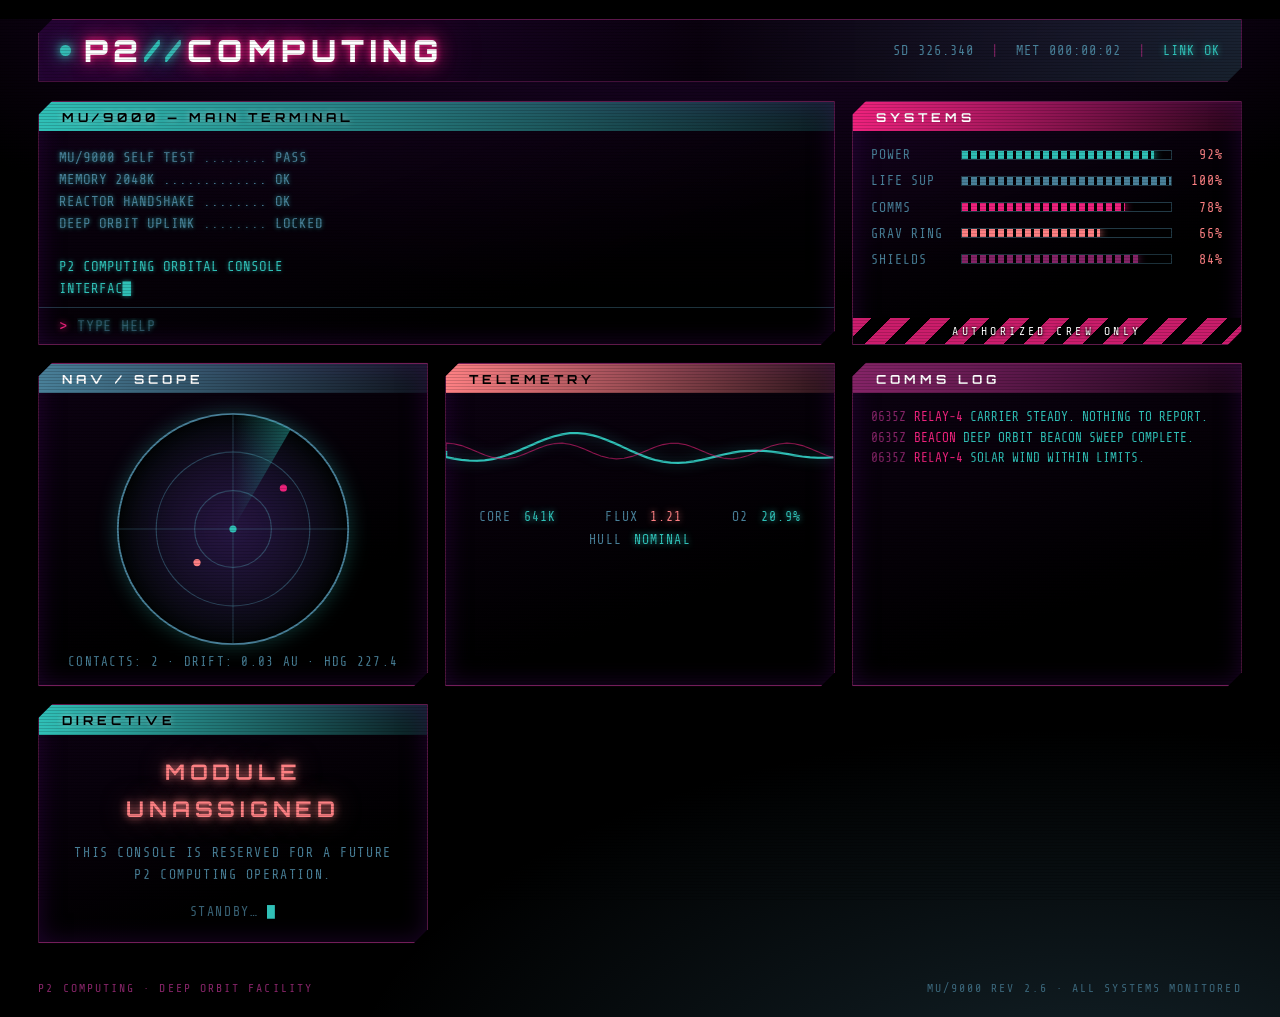
==== index.html @ 5810a949 "The station comes online: an orbital console awaiting its directive Co-Authored-By: Claude Fable 5 <" ====
<!DOCTYPE html>
<html lang="en">
<head>
<meta charset="utf-8">
<meta name="viewport" content="width=device-width, initial-scale=1">
<title>P2 COMPUTING // ORBITAL CONSOLE</title>
<meta name="description" content="P2 Computing — station console online. Awaiting directive.">
<link rel="icon" href="data:image/svg+xml,%3Csvg xmlns='http://www.w3.org/2000/svg' viewBox='0 0 32 32'%3E%3Crect width='32' height='32' fill='%23000'/%3E%3Ccircle cx='16' cy='16' r='10' fill='none' stroke='%2330C0B7' stroke-width='2'/%3E%3Ccircle cx='16' cy='16' r='3' fill='%23EE227D'/%3E%3C/svg%3E">
<link rel="preconnect" href="https://fonts.googleapis.com">
<link rel="preconnect" href="https://fonts.gstatic.com" crossorigin>
<link href="https://fonts.googleapis.com/css2?family=Orbitron:wght@500;700;900&family=Share+Tech+Mono&display=swap" rel="stylesheet">
<link rel="stylesheet" href="css/style.css">
</head>
<body>

<div class="stars" aria-hidden="true"></div>
<div class="crt" aria-hidden="true"></div>

<header class="masthead panel-cut">
  <div class="mast-left">
    <span class="led" aria-hidden="true"></span>
    <h1 class="logo">P2<span class="logo-sep">//</span>COMPUTING</h1>
  </div>
  <div class="mast-right mono">
    <span id="stardate">SD 0000.00</span>
    <span class="mast-div">|</span>
    <span id="met">MET 000:00:00</span>
    <span class="mast-div">|</span>
    <span class="ok">LINK OK</span>
  </div>
</header>

<main class="deck">

  <section class="panel panel-cut span2" id="boot-panel" aria-label="Main terminal">
    <h2 class="band band-teal">MU/9000 &mdash; MAIN TERMINAL</h2>
    <pre id="bootlog" class="bootlog mono" aria-live="polite"></pre>
    <form id="cmdform" class="cmdline" autocomplete="off">
      <label for="cmd" class="prompt mono">&gt;</label>
      <input id="cmd" class="mono" type="text" spellcheck="false"
             aria-label="Console command" placeholder="TYPE HELP">
    </form>
  </section>

  <section class="panel panel-cut" aria-label="Systems">
    <h2 class="band band-pink">SYSTEMS</h2>
    <ul class="gauges mono">
      <li><span class="glabel">POWER</span><span class="gtrack"><span class="gfill g-teal" style="--v:92%"></span></span><span class="gval">92%</span></li>
      <li><span class="glabel">LIFE SUP</span><span class="gtrack"><span class="gfill g-steel" style="--v:100%"></span></span><span class="gval">100%</span></li>
      <li><span class="glabel">COMMS</span><span class="gtrack"><span class="gfill g-pink" style="--v:78%"></span></span><span class="gval">78%</span></li>
      <li><span class="glabel">GRAV RING</span><span class="gtrack"><span class="gfill g-salmon" style="--v:66%"></span></span><span class="gval">66%</span></li>
      <li><span class="glabel">SHIELDS</span><span class="gtrack"><span class="gfill g-plum" style="--v:84%"></span></span><span class="gval">84%</span></li>
    </ul>
    <div class="stripe mono" role="note">AUTHORIZED CREW ONLY</div>
  </section>

  <section class="panel panel-cut" aria-label="Navigation">
    <h2 class="band band-steel">NAV / SCOPE</h2>
    <svg class="radar" viewBox="0 0 200 200" role="img" aria-label="Radar scope">
      <defs>
        <radialGradient id="scopebg" cx="50%" cy="50%" r="50%">
          <stop offset="0%" stop-color="#3b0855" stop-opacity=".55"/>
          <stop offset="100%" stop-color="#000" stop-opacity=".9"/>
        </radialGradient>
        <linearGradient id="sweepg" x1="0" y1="0" x2="1" y2="0">
          <stop offset="0%" stop-color="#30C0B7" stop-opacity="0"/>
          <stop offset="100%" stop-color="#30C0B7" stop-opacity=".45"/>
        </linearGradient>
      </defs>
      <circle cx="100" cy="100" r="96" fill="url(#scopebg)" stroke="#498099" stroke-width="1.5"/>
      <circle cx="100" cy="100" r="64" fill="none" stroke="#498099" stroke-opacity=".5"/>
      <circle cx="100" cy="100" r="32" fill="none" stroke="#498099" stroke-opacity=".5"/>
      <line x1="100" y1="4" x2="100" y2="196" stroke="#498099" stroke-opacity=".35"/>
      <line x1="4" y1="100" x2="196" y2="100" stroke="#498099" stroke-opacity=".35"/>
      <g class="sweep">
        <path d="M100,100 L100,4 A96,96 0 0 1 148,17 Z" fill="url(#sweepg)"/>
      </g>
      <circle class="blip" cx="142" cy="66" r="3" fill="#EE227D"/>
      <circle class="blip blip2" cx="70" cy="128" r="3" fill="#FD8083"/>
      <circle cx="100" cy="100" r="3" fill="#30C0B7"/>
    </svg>
    <p class="readout mono">CONTACTS: 2 &middot; DRIFT: 0.03 AU &middot; HDG 227.4</p>
  </section>

  <section class="panel panel-cut" aria-label="Telemetry">
    <h2 class="band band-salmon">TELEMETRY</h2>
    <svg class="wave" viewBox="0 0 300 80" preserveAspectRatio="none" role="img" aria-label="Signal waveform">
      <path id="wavepath" fill="none" stroke="#30C0B7" stroke-width="2"
            d="M0,40 L300,40"/>
      <path id="wavepath2" fill="none" stroke="#EE227D" stroke-width="1" stroke-opacity=".6"
            d="M0,40 L300,40"/>
    </svg>
    <div class="tele mono">
      <span>CORE <b id="t-core" class="ok">641K</b></span>
      <span>FLUX <b id="t-flux" class="warn">1.21</b></span>
      <span>O2 <b id="t-o2" class="ok">20.9%</b></span>
      <span>HULL <b class="ok">NOMINAL</b></span>
    </div>
  </section>

  <section class="panel panel-cut" aria-label="Communications log">
    <h2 class="band band-plum">COMMS LOG</h2>
    <ul id="commslog" class="comms mono"></ul>
  </section>

  <section class="panel panel-cut" aria-label="Directive">
    <h2 class="band band-teal">DIRECTIVE</h2>
    <div class="directive mono">
      <p class="big-status">MODULE UNASSIGNED</p>
      <p>THIS CONSOLE IS RESERVED FOR A FUTURE<br>P2 COMPUTING OPERATION.</p>
      <p class="dim">STANDBY&hellip; <span class="cursor" aria-hidden="true">&#9608;</span></p>
    </div>
  </section>

</main>

<footer class="mono">
  <span>P2 COMPUTING &middot; DEEP ORBIT FACILITY</span>
  <span class="dim">MU/9000 REV 2.6 &middot; ALL SYSTEMS MONITORED</span>
</footer>

<script src="js/console.js"></script>
</body>
</html>
---- css/style.css ----
/* ── P2 Computing — orbital console ─────────────────────────────
   Palette (fixed): void #000, deep #3b0855, plum #852467,
   salmon #FD8083, pink #EE227D, steel #498099, teal #30C0B7   */

:root {
  --void:   #000000;
  --deep:   #3b0855;
  --plum:   #852467;
  --salmon: #FD8083;
  --pink:   #EE227D;
  --steel:  #498099;
  --teal:   #30C0B7;

  --panel-bg: rgba(59, 8, 85, 0.22);
  --panel-edge: rgba(133, 36, 103, 0.85);
  --text: var(--teal);
  --cut: 14px;
}

* { margin: 0; padding: 0; box-sizing: border-box; }

html { background: var(--void); }

body {
  min-height: 100vh;
  color: var(--text);
  font-family: "Share Tech Mono", ui-monospace, Consolas, monospace;
  background:
    radial-gradient(ellipse 120% 80% at 50% -20%, rgba(59,8,85,.75), transparent 60%),
    radial-gradient(ellipse 90% 60% at 85% 110%, rgba(73,128,153,.28), transparent 65%),
    var(--void);
  overflow-x: hidden;
}

.mono { font-family: "Share Tech Mono", ui-monospace, Consolas, monospace; }

/* ── backdrop: stars + CRT texture (static, nothing strobes) ── */

.stars, .crt {
  position: fixed; inset: 0; pointer-events: none;
}

.stars {
  z-index: -1;
  background-image:
    radial-gradient(1px 1px at 12% 18%, rgba(253,128,131,.9), transparent 100%),
    radial-gradient(1px 1px at 78% 8%,  rgba(48,192,183,.9), transparent 100%),
    radial-gradient(1.5px 1.5px at 55% 32%, rgba(255,255,255,.7), transparent 100%),
    radial-gradient(1px 1px at 32% 64%, rgba(73,128,153,.9), transparent 100%),
    radial-gradient(1.5px 1.5px at 90% 55%, rgba(238,34,125,.8), transparent 100%),
    radial-gradient(1px 1px at 8% 88%,  rgba(255,255,255,.55), transparent 100%),
    radial-gradient(1px 1px at 66% 82%, rgba(253,128,131,.8), transparent 100%),
    radial-gradient(1.5px 1.5px at 42% 6%, rgba(73,128,153,.85), transparent 100%),
    radial-gradient(1px 1px at 25% 40%, rgba(255,255,255,.5), transparent 100%),
    radial-gradient(1px 1px at 84% 30%, rgba(48,192,183,.7), transparent 100%);
  animation: starDrift 240s linear infinite;
}

@keyframes starDrift {
  from { transform: translateY(0); }
  to   { transform: translateY(-120px); }
}

.crt {
  z-index: 40;
  background:
    repeating-linear-gradient(0deg,
      rgba(0,0,0,.16) 0px, rgba(0,0,0,.16) 1px,
      transparent 1px, transparent 3px),
    radial-gradient(ellipse 140% 140% at 50% 50%,
      transparent 60%, rgba(0,0,0,.55) 100%);
}

/* ── masthead ── */

.masthead {
  display: flex; align-items: center; justify-content: space-between;
  flex-wrap: wrap; gap: .5rem 1.5rem;
  margin: 1.2rem clamp(.8rem, 3vw, 2.5rem) 0;
  padding: .7rem 1.3rem;
  border: 1px solid var(--panel-edge);
  background: linear-gradient(90deg, rgba(59,8,85,.55), rgba(0,0,0,.6) 55%, rgba(73,128,153,.25));
}

.mast-left { display: flex; align-items: center; gap: .8rem; }

.logo {
  font-family: "Orbitron", "Share Tech Mono", sans-serif;
  font-weight: 900;
  font-size: clamp(1.2rem, 3.5vw, 1.9rem);
  letter-spacing: .18em;
  color: #fff;
  text-shadow:
    0 0 6px var(--pink),
    0 0 18px var(--pink),
    0 0 42px rgba(238,34,125,.55);
}

.logo-sep { color: var(--teal); text-shadow: 0 0 8px var(--teal), 0 0 22px var(--teal); }

.led {
  width: 11px; height: 11px; border-radius: 50%;
  background: var(--teal);
  box-shadow: 0 0 8px var(--teal), 0 0 18px var(--teal);
  animation: ledBreathe 4s ease-in-out infinite;
}

/* gentle breathe, never a blink: 4s period, small swing */
@keyframes ledBreathe {
  0%, 100% { opacity: 1; }
  50%      { opacity: .55; }
}

@media (max-width: 480px) {
  .logo { letter-spacing: .08em; font-size: 1.15rem; }
  .masthead { padding: .7rem .8rem; }
}

.mast-right { font-size: .85rem; color: var(--steel); letter-spacing: .08em; }
.mast-div { margin: 0 .55rem; color: var(--plum); }

/* ── deck / panels ── */

.deck {
  display: grid;
  grid-template-columns: repeat(auto-fit, minmax(310px, 1fr));
  gap: 1.1rem;
  padding: 1.2rem clamp(.8rem, 3vw, 2.5rem) 1.6rem;
  max-width: 1400px;
  margin: 0 auto;
}

.span2 { grid-column: span 2; }
@media (max-width: 720px) { .span2 { grid-column: span 1; } }

.panel {
  border: 1px solid var(--panel-edge);
  background: linear-gradient(160deg, var(--panel-bg), rgba(0,0,0,.72) 70%);
  box-shadow:
    inset 0 0 24px rgba(59,8,85,.5),
    0 0 14px rgba(133,36,103,.35);
  display: flex; flex-direction: column;
  min-height: 220px;
}

.panel-cut {
  clip-path: polygon(
    var(--cut) 0, 100% 0,
    100% calc(100% - var(--cut)),
    calc(100% - var(--cut)) 100%,
    0 100%, 0 var(--cut));
}

/* title bands — every panel wears one */
.band {
  font-family: "Orbitron", sans-serif;
  font-weight: 700;
  font-size: .78rem;
  letter-spacing: .32em;
  padding: .45rem .9rem .4rem 1.4rem;
  color: var(--void);
}
.band-teal   { background: linear-gradient(90deg, var(--teal), rgba(48,192,183,.15)); text-shadow: 0 0 6px rgba(255,255,255,.5); }
.band-pink   { background: linear-gradient(90deg, var(--pink), rgba(238,34,125,.15)); color: #fff; }
.band-steel  { background: linear-gradient(90deg, var(--steel), rgba(73,128,153,.15)); color: #fff; }
.band-salmon { background: linear-gradient(90deg, var(--salmon), rgba(253,128,131,.15)); }
.band-plum   { background: linear-gradient(90deg, var(--plum), rgba(133,36,103,.15)); color: #fff; }

/* ── main terminal ── */

.bootlog {
  flex: 1;
  padding: 1rem 1.2rem .4rem;
  font-size: .88rem;
  line-height: 1.55;
  color: var(--teal);
  text-shadow: 0 0 4px rgba(48,192,183,.7);
  white-space: pre-wrap;
  word-break: break-word;
  min-height: 12.5em;
  max-height: 340px;
  overflow-y: auto;
}

.bootlog .sys  { color: var(--steel); }
.bootlog .warn { color: var(--salmon); }
.bootlog .err  { color: var(--pink); }

.cmdline {
  display: flex; align-items: center; gap: .6rem;
  border-top: 1px solid rgba(73,128,153,.4);
  padding: .55rem 1.2rem;
}

.prompt { color: var(--pink); text-shadow: 0 0 6px var(--pink); }

#cmd {
  flex: 1;
  background: transparent;
  border: none; outline: none;
  color: var(--teal);
  font-size: .95rem;
  letter-spacing: .05em;
  text-shadow: 0 0 4px rgba(48,192,183,.7);
  text-transform: uppercase;
  caret-color: var(--pink);
}
#cmd::placeholder { color: rgba(73,128,153,.55); }

/* ── systems gauges ── */

.gauges { list-style: none; padding: 1rem 1.1rem; flex: 1; }

.gauges li {
  display: grid;
  grid-template-columns: 6.2em 1fr 3.2em;
  align-items: center;
  gap: .7em;
  margin-bottom: .85em;
  font-size: .82rem;
  letter-spacing: .08em;
}

.glabel { color: var(--steel); }
.gval   { text-align: right; color: var(--salmon); }

.gtrack {
  height: 10px;
  background: rgba(0,0,0,.6);
  border: 1px solid rgba(73,128,153,.45);
  overflow: hidden;
}

.gfill {
  display: block; height: 100%; width: var(--v);
  background-image: repeating-linear-gradient(90deg,
    currentColor 0 6px, transparent 6px 9px);
}

.g-teal   { color: var(--teal);   box-shadow: 0 0 8px var(--teal); }
.g-steel  { color: var(--steel);  box-shadow: 0 0 8px var(--steel); }
.g-pink   { color: var(--pink);   box-shadow: 0 0 8px var(--pink); }
.g-salmon { color: var(--salmon); box-shadow: 0 0 8px var(--salmon); }
.g-plum   { color: var(--plum);   box-shadow: 0 0 8px var(--plum); }

.stripe {
  margin-top: auto;
  padding: .4rem;
  text-align: center;
  font-size: .72rem;
  letter-spacing: .3em;
  color: #fff;
  background: repeating-linear-gradient(-45deg,
    rgba(238,34,125,.85) 0 14px, rgba(0,0,0,.85) 14px 28px);
  text-shadow: 0 0 4px #000, 0 1px 2px #000;
}

/* ── radar ── */

.radar { width: min(240px, 70%); margin: 1rem auto .4rem; display: block;
         filter: drop-shadow(0 0 10px rgba(48,192,183,.35)); }

.sweep { transform-origin: 100px 100px; animation: sweep 6s linear infinite; }
@keyframes sweep { to { transform: rotate(360deg); } }

/* blips breathe slowly — no blinking */
.blip  { animation: blipBreathe 5s ease-in-out infinite; }
.blip2 { animation-delay: -2.5s; }
@keyframes blipBreathe {
  0%, 100% { opacity: .95; }
  50%      { opacity: .35; }
}

.readout { text-align: center; font-size: .78rem; color: var(--steel);
           letter-spacing: .1em; padding-bottom: 1rem; }

/* ── telemetry ── */

.wave {
  width: 100%; height: 90px;
  margin-top: .8rem;
  filter: drop-shadow(0 0 6px rgba(48,192,183,.5));
}

.tele {
  display: flex; flex-wrap: wrap; justify-content: space-around;
  gap: .5rem 1rem;
  padding: .8rem 1rem 1.1rem;
  font-size: .82rem; letter-spacing: .08em;
  color: var(--steel);
}
.tele b { font-weight: 400; margin-left: .35em; }

.ok   { color: var(--teal);   text-shadow: 0 0 6px rgba(48,192,183,.8); }
.warn { color: var(--salmon); text-shadow: 0 0 6px rgba(253,128,131,.8); }

/* ── comms ── */

.comms {
  list-style: none;
  padding: .9rem 1.1rem;
  font-size: .8rem;
  line-height: 1.6;
  flex: 1;
  overflow-y: auto;
  max-height: 240px;
}

.comms .t { color: var(--plum); margin-right: .6em; }
.comms .from { color: var(--pink); margin-right: .6em; }

/* ── directive ── */

.directive {
  flex: 1;
  display: flex; flex-direction: column; justify-content: center;
  gap: .9rem;
  text-align: center;
  padding: 1.2rem;
  font-size: .82rem;
  letter-spacing: .12em;
  line-height: 1.7;
  color: var(--steel);
}

.big-status {
  font-family: "Orbitron", sans-serif;
  font-size: clamp(1rem, 2.2vw, 1.35rem);
  font-weight: 700;
  letter-spacing: .22em;
  color: var(--salmon);
  text-shadow: 0 0 8px var(--salmon), 0 0 26px rgba(253,128,131,.5);
}

.dim { color: rgba(73,128,153,.75); }

.cursor {
  color: var(--teal);
  animation: cursorBreathe 1.6s ease-in-out infinite;
}
@keyframes cursorBreathe {
  0%, 100% { opacity: 1; }
  50%      { opacity: .15; }
}

/* ── footer ── */

footer {
  display: flex; justify-content: space-between; flex-wrap: wrap; gap: .4rem 1.5rem;
  padding: .8rem clamp(.8rem, 3vw, 2.5rem) 1.4rem;
  font-size: .72rem;
  letter-spacing: .18em;
  color: var(--plum);
}

/* ── scrollbars, selection ── */

::selection { background: var(--pink); color: #000; }

* { scrollbar-width: thin; scrollbar-color: var(--plum) transparent; }

/* ── motion safety: everything stills, nothing lost ── */

@media (prefers-reduced-motion: reduce) {
  .stars, .sweep, .blip, .led, .cursor { animation: none; }
}
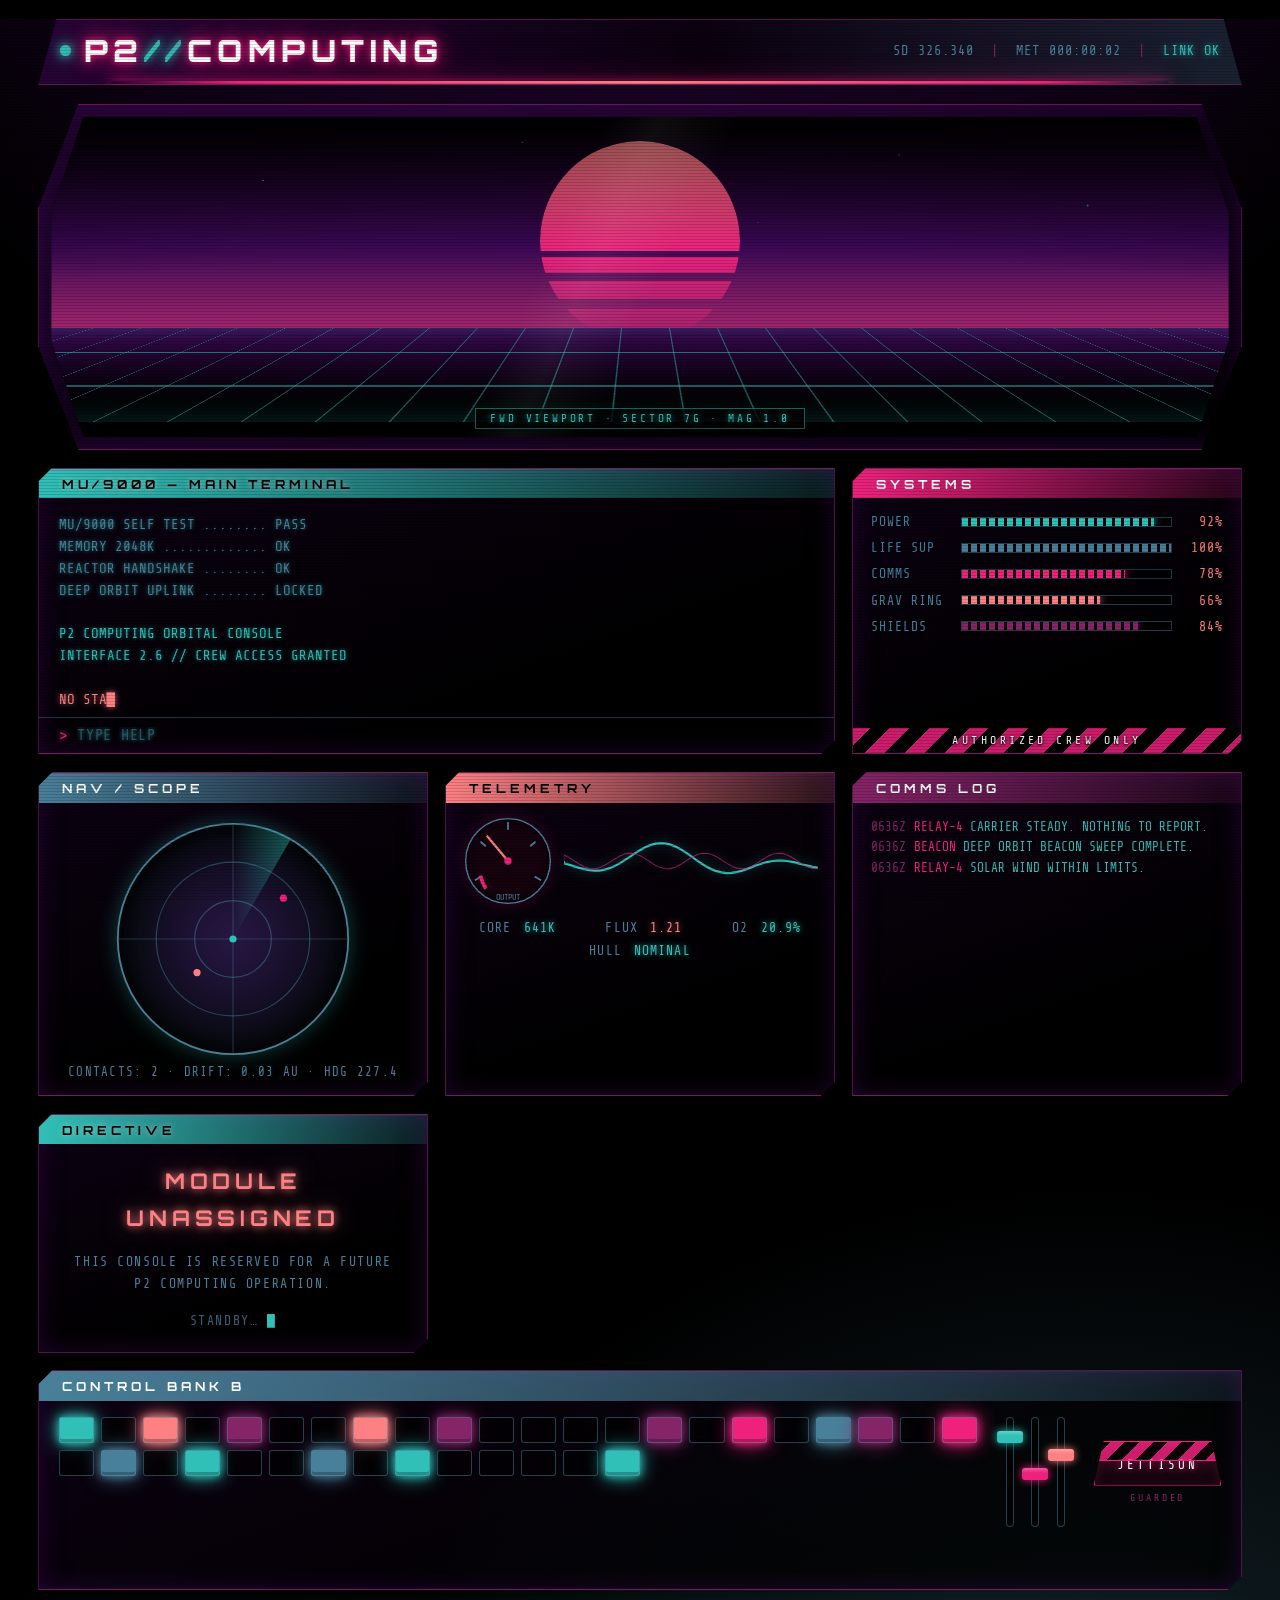
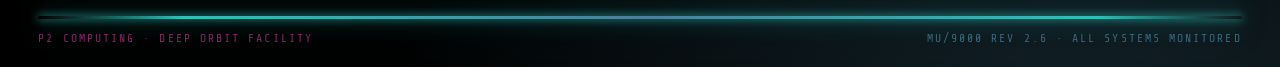
==== commit a77b6d05: "The viewport opens: a banded sun, a rolling grid, and a bank of lit keys Co-Authored-By: Claude Fabl" ====
--- a/index.html
+++ b/index.html
@@ -16,7 +16,7 @@
 <div class="stars" aria-hidden="true"></div>
 <div class="crt" aria-hidden="true"></div>
 
-<header class="masthead panel-cut">
+<header class="masthead">
   <div class="mast-left">
     <span class="led" aria-hidden="true"></span>
     <h1 class="logo">P2<span class="logo-sep">//</span>COMPUTING</h1>
@@ -28,9 +28,26 @@
     <span class="mast-div">|</span>
     <span class="ok">LINK OK</span>
   </div>
+  <div class="strip strip-pink" aria-hidden="true"></div>
 </header>
 
 <main class="deck">
+
+  <!-- forward viewport: synthwave sun over the grid -->
+  <section class="panel full viewport-panel" aria-label="Forward viewport">
+    <div class="vp-frame">
+      <div class="vp-scene" aria-hidden="true">
+        <div class="vp-sky"></div>
+        <div class="vp-sun"></div>
+        <div class="vp-haze"></div>
+        <div class="vp-grid"></div>
+        <div class="vp-glass"></div>
+      </div>
+      <div class="vp-tag mono">FWD VIEWPORT &middot; SECTOR 7G &middot; MAG 1.0</div>
+      <span class="screw s-tl" aria-hidden="true"></span><span class="screw s-tr" aria-hidden="true"></span>
+      <span class="screw s-bl" aria-hidden="true"></span><span class="screw s-br" aria-hidden="true"></span>
+    </div>
+  </section>
 
   <section class="panel panel-cut span2" id="boot-panel" aria-label="Main terminal">
     <h2 class="band band-teal">MU/9000 &mdash; MAIN TERMINAL</h2>
@@ -84,12 +101,28 @@
 
   <section class="panel panel-cut" aria-label="Telemetry">
     <h2 class="band band-salmon">TELEMETRY</h2>
-    <svg class="wave" viewBox="0 0 300 80" preserveAspectRatio="none" role="img" aria-label="Signal waveform">
-      <path id="wavepath" fill="none" stroke="#30C0B7" stroke-width="2"
-            d="M0,40 L300,40"/>
-      <path id="wavepath2" fill="none" stroke="#EE227D" stroke-width="1" stroke-opacity=".6"
-            d="M0,40 L300,40"/>
-    </svg>
+    <div class="tele-row">
+      <svg class="dial" viewBox="0 0 100 100" role="img" aria-label="Reactor output dial">
+        <circle cx="50" cy="50" r="46" fill="rgba(0,0,0,.55)" stroke="#498099" stroke-width="1.5"/>
+        <g class="ticks" stroke="#498099" stroke-width="2">
+          <line x1="50" y1="8" x2="50" y2="16"/>
+          <line x1="14" y1="71" x2="21" y2="67"/>
+          <line x1="86" y1="71" x2="79" y2="67"/>
+          <line x1="20" y1="29" x2="26" y2="34"/>
+          <line x1="80" y1="29" x2="74" y2="34"/>
+        </g>
+        <path d="M26,80 A38,38 0 0 1 20,66" fill="none" stroke="#EE227D" stroke-width="4"/>
+        <g class="needle">
+          <line x1="50" y1="50" x2="50" y2="14" stroke="#FD8083" stroke-width="2.5"/>
+        </g>
+        <circle cx="50" cy="50" r="4" fill="#EE227D"/>
+        <text x="50" y="92" text-anchor="middle" fill="#498099" font-size="9" font-family="inherit">OUTPUT</text>
+      </svg>
+      <svg class="wave" viewBox="0 0 300 80" preserveAspectRatio="none" role="img" aria-label="Signal waveform">
+        <path id="wavepath" fill="none" stroke="#30C0B7" stroke-width="2" d="M0,40 L300,40"/>
+        <path id="wavepath2" fill="none" stroke="#EE227D" stroke-width="1" stroke-opacity=".6" d="M0,40 L300,40"/>
+      </svg>
+    </div>
     <div class="tele mono">
       <span>CORE <b id="t-core" class="ok">641K</b></span>
       <span>FLUX <b id="t-flux" class="warn">1.21</b></span>
@@ -112,11 +145,34 @@
     </div>
   </section>
 
+  <!-- control bank: rows of lit keys, sliders, one guarded switch -->
+  <section class="panel panel-cut full" aria-label="Control bank">
+    <h2 class="band band-steel">CONTROL BANK B</h2>
+    <div class="bank">
+      <div id="keybank" class="keybank" role="group" aria-label="Toggle keys"></div>
+      <div class="faders" aria-hidden="true">
+        <div class="fader"><span class="fknob" style="--y:18%"></span></div>
+        <div class="fader"><span class="fknob fk-pink" style="--y:52%"></span></div>
+        <div class="fader"><span class="fknob fk-salmon" style="--y:34%"></span></div>
+      </div>
+      <div class="master">
+        <button id="master" class="master-btn mono" type="button">
+          <span class="master-cap" aria-hidden="true"></span>
+          JETTISON
+        </button>
+        <span class="master-note mono">GUARDED</span>
+      </div>
+    </div>
+  </section>
+
 </main>
 
 <footer class="mono">
-  <span>P2 COMPUTING &middot; DEEP ORBIT FACILITY</span>
-  <span class="dim">MU/9000 REV 2.6 &middot; ALL SYSTEMS MONITORED</span>
+  <div class="strip strip-teal" aria-hidden="true"></div>
+  <div class="foot-row">
+    <span>P2 COMPUTING &middot; DEEP ORBIT FACILITY</span>
+    <span class="dim">MU/9000 REV 2.6 &middot; ALL SYSTEMS MONITORED</span>
+  </div>
 </footer>
 
 <script src="js/console.js"></script>
--- a/css/style.css
+++ b/css/style.css
@@ -1,6 +1,7 @@
 /* ── P2 Computing — orbital console ─────────────────────────────
    Palette (fixed): void #000, deep #3b0855, plum #852467,
-   salmon #FD8083, pink #EE227D, steel #498099, teal #30C0B7   */
+   salmon #FD8083, pink #EE227D, steel #498099, teal #30C0B7
+   Motion rule: slow breathes and sweeps only. Nothing strobes.  */
 
 :root {
   --void:   #000000;
@@ -13,6 +14,7 @@
 
   --panel-bg: rgba(59, 8, 85, 0.22);
   --panel-edge: rgba(133, 36, 103, 0.85);
+  --bezel: rgba(73, 128, 153, 0.35);
   --text: var(--teal);
   --cut: 14px;
 }
@@ -26,8 +28,8 @@
   color: var(--text);
   font-family: "Share Tech Mono", ui-monospace, Consolas, monospace;
   background:
-    radial-gradient(ellipse 120% 80% at 50% -20%, rgba(59,8,85,.75), transparent 60%),
-    radial-gradient(ellipse 90% 60% at 85% 110%, rgba(73,128,153,.28), transparent 65%),
+    radial-gradient(ellipse 120% 80% at 50% -20%, rgba(59,8,85,.8), transparent 60%),
+    radial-gradient(ellipse 90% 60% at 85% 110%, rgba(73,128,153,.3), transparent 65%),
     var(--void);
   overflow-x: hidden;
 }
@@ -36,9 +38,7 @@
 
 /* ── backdrop: stars + CRT texture (static, nothing strobes) ── */
 
-.stars, .crt {
-  position: fixed; inset: 0; pointer-events: none;
-}
+.stars, .crt { position: fixed; inset: 0; pointer-events: none; }
 
 .stars {
   z-index: -1;
@@ -65,22 +65,43 @@
   z-index: 40;
   background:
     repeating-linear-gradient(0deg,
-      rgba(0,0,0,.16) 0px, rgba(0,0,0,.16) 1px,
+      rgba(0,0,0,.15) 0px, rgba(0,0,0,.15) 1px,
       transparent 1px, transparent 3px),
     radial-gradient(ellipse 140% 140% at 50% 50%,
       transparent 60%, rgba(0,0,0,.55) 100%);
 }
 
+/* ── neon strip lights (the edge tubes in every good cockpit) ── */
+
+.strip {
+  height: 3px;
+  border-radius: 3px;
+}
+
+.strip-pink {
+  background: linear-gradient(90deg, transparent, var(--pink) 12%, var(--salmon) 50%, var(--pink) 88%, transparent);
+  box-shadow: 0 0 8px var(--pink), 0 0 22px rgba(238,34,125,.7), 0 0 48px rgba(238,34,125,.4);
+}
+
+.strip-teal {
+  background: linear-gradient(90deg, transparent, var(--teal) 12%, var(--steel) 50%, var(--teal) 88%, transparent);
+  box-shadow: 0 0 8px var(--teal), 0 0 22px rgba(48,192,183,.6), 0 0 48px rgba(48,192,183,.35);
+}
+
 /* ── masthead ── */
 
 .masthead {
+  margin: 1.2rem clamp(.8rem, 3vw, 2.5rem) 0;
+  padding: .7rem 1.3rem .9rem;
+  position: relative;
   display: flex; align-items: center; justify-content: space-between;
   flex-wrap: wrap; gap: .5rem 1.5rem;
-  margin: 1.2rem clamp(.8rem, 3vw, 2.5rem) 0;
-  padding: .7rem 1.3rem;
   border: 1px solid var(--panel-edge);
   background: linear-gradient(90deg, rgba(59,8,85,.55), rgba(0,0,0,.6) 55%, rgba(73,128,153,.25));
-}
+  clip-path: polygon(18px 0, calc(100% - 18px) 0, 100% 100%, 0 100%);
+}
+
+.masthead .strip { position: absolute; left: 6%; right: 6%; bottom: 0; }
 
 .mast-left { display: flex; align-items: center; gap: .8rem; }
 
@@ -113,7 +134,7 @@
 
 @media (max-width: 480px) {
   .logo { letter-spacing: .08em; font-size: 1.15rem; }
-  .masthead { padding: .7rem .8rem; }
+  .masthead { padding: .7rem .8rem .9rem; }
 }
 
 .mast-right { font-size: .85rem; color: var(--steel); letter-spacing: .08em; }
@@ -131,13 +152,18 @@
 }
 
 .span2 { grid-column: span 2; }
+.full  { grid-column: 1 / -1; }
 @media (max-width: 720px) { .span2 { grid-column: span 1; } }
 
 .panel {
+  position: relative;
   border: 1px solid var(--panel-edge);
+  outline: 1px solid rgba(73,128,153,.18);
+  outline-offset: 3px;
   background: linear-gradient(160deg, var(--panel-bg), rgba(0,0,0,.72) 70%);
   box-shadow:
     inset 0 0 24px rgba(59,8,85,.5),
+    inset 0 1px 0 rgba(255,255,255,.06),
     0 0 14px rgba(133,36,103,.35);
   display: flex; flex-direction: column;
   min-height: 220px;
@@ -165,6 +191,129 @@
 .band-steel  { background: linear-gradient(90deg, var(--steel), rgba(73,128,153,.15)); color: #fff; }
 .band-salmon { background: linear-gradient(90deg, var(--salmon), rgba(253,128,131,.15)); }
 .band-plum   { background: linear-gradient(90deg, var(--plum), rgba(133,36,103,.15)); color: #fff; }
+
+/* corner screws — panel hardware */
+.screw {
+  position: absolute;
+  width: 7px; height: 7px; border-radius: 50%;
+  background: radial-gradient(circle at 35% 30%, rgba(255,255,255,.5), var(--steel) 40%, #10222b 90%);
+  box-shadow: 0 0 4px rgba(0,0,0,.8);
+}
+.s-tl { top: 7px; left: 7px; }   .s-tr { top: 7px; right: 7px; }
+.s-bl { bottom: 7px; left: 7px; } .s-br { bottom: 7px; right: 7px; }
+
+/* ── forward viewport ─────────────────────────────────────── */
+
+.viewport-panel {
+  min-height: 0;
+  border: none; outline: none; box-shadow: none; background: none;
+}
+
+.vp-frame {
+  position: relative;
+  border: 1px solid var(--panel-edge);
+  outline: 1px solid rgba(73,128,153,.18);
+  outline-offset: 3px;
+  background: linear-gradient(160deg, rgba(59,8,85,.5), rgba(0,0,0,.8));
+  padding: 12px;
+  clip-path: polygon(
+    40px 0, calc(100% - 40px) 0, 100% 30%,
+    100% 70%, calc(100% - 40px) 100%, 40px 100%,
+    0 70%, 0 30%);
+  box-shadow:
+    inset 0 0 30px rgba(59,8,85,.7),
+    0 0 18px rgba(133,36,103,.4);
+}
+
+.vp-scene {
+  position: relative;
+  height: clamp(200px, 32vw, 320px);
+  overflow: hidden;
+  clip-path: polygon(
+    32px 0, calc(100% - 32px) 0, 100% 30%,
+    100% 70%, calc(100% - 32px) 100%, 32px 100%,
+    0 70%, 0 30%);
+  background: #000;
+}
+
+.vp-sky {
+  position: absolute; inset: 0 0 34% 0;
+  background:
+    radial-gradient(1px 1px at 18% 30%, rgba(255,255,255,.8), transparent 100%),
+    radial-gradient(1px 1px at 72% 18%, rgba(253,128,131,.9), transparent 100%),
+    radial-gradient(1.5px 1.5px at 88% 42%, rgba(48,192,183,.8), transparent 100%),
+    radial-gradient(1px 1px at 40% 12%, rgba(255,255,255,.6), transparent 100%),
+    radial-gradient(1px 1px at 60% 50%, rgba(238,34,125,.7), transparent 100%),
+    linear-gradient(180deg, #000 0%, var(--deep) 60%, var(--plum) 100%);
+}
+
+/* the sun: banded, glowing, sitting on the horizon */
+.vp-sun {
+  position: absolute;
+  left: 50%; bottom: 30%;
+  width: clamp(120px, 22vw, 200px);
+  height: clamp(120px, 22vw, 200px);
+  transform: translateX(-50%);
+  border-radius: 50%;
+  background: linear-gradient(180deg, var(--salmon) 0%, var(--pink) 55%, var(--plum) 100%);
+  -webkit-mask-image: linear-gradient(180deg,
+    #000 0 55%,
+    transparent 55% 58%, #000 58% 66%,
+    transparent 66% 70%, #000 70% 79%,
+    transparent 79% 84%, #000 84% 100%);
+  mask-image: linear-gradient(180deg,
+    #000 0 55%,
+    transparent 55% 58%, #000 58% 66%,
+    transparent 66% 70%, #000 70% 79%,
+    transparent 79% 84%, #000 84% 100%);
+  filter: drop-shadow(0 0 24px rgba(238,34,125,.75)) drop-shadow(0 0 60px rgba(238,34,125,.4));
+}
+
+.vp-haze {
+  position: absolute; left: 0; right: 0; bottom: 30%; height: 26%;
+  background: linear-gradient(180deg, transparent, rgba(238,34,125,.28));
+}
+
+/* perspective grid floor, conveyor-scrolling toward the viewer */
+.vp-grid {
+  position: absolute;
+  left: -25%; right: -25%; bottom: -4%;
+  height: 38%;
+  transform: perspective(300px) rotateX(60deg);
+  transform-origin: 50% 0;
+  background-image:
+    linear-gradient(90deg, rgba(48,192,183,.55) 1.5px, transparent 1.5px),
+    linear-gradient(0deg,  rgba(48,192,183,.55) 1.5px, transparent 1.5px),
+    linear-gradient(180deg, var(--deep), #000 85%);
+  background-size: 48px 44px, 48px 44px, 100% 100%;
+  animation: gridRoll 3.2s linear infinite;
+  box-shadow: 0 0 30px rgba(48,192,183,.25) inset;
+}
+
+@keyframes gridRoll {
+  from { background-position: 0 0, 0 0, 0 0; }
+  to   { background-position: 0 44px, 0 44px, 0 0; }
+}
+
+/* glass: reflection + slight tint, no motion */
+.vp-glass {
+  position: absolute; inset: 0;
+  background:
+    linear-gradient(115deg, transparent 42%, rgba(255,255,255,.05) 46%, transparent 52%),
+    radial-gradient(ellipse 160% 120% at 50% 120%, transparent 65%, rgba(0,0,0,.5) 100%);
+}
+
+.vp-tag {
+  position: absolute;
+  left: 50%; bottom: 20px; transform: translateX(-50%);
+  padding: .2rem .9rem;
+  font-size: .7rem; letter-spacing: .25em;
+  color: var(--teal);
+  background: rgba(0,0,0,.75);
+  border: 1px solid rgba(48,192,183,.5);
+  text-shadow: 0 0 6px rgba(48,192,183,.8);
+  white-space: nowrap;
+}
 
 /* ── main terminal ── */
 
@@ -276,9 +425,33 @@
 
 /* ── telemetry ── */
 
+.tele-row {
+  display: flex; align-items: center; gap: .6rem;
+  padding: .8rem 1rem 0;
+}
+
+.dial {
+  width: 92px; flex: none;
+  filter: drop-shadow(0 0 8px rgba(238,34,125,.3));
+  font-family: "Share Tech Mono", monospace;
+}
+
+/* the needle wanders slowly around the face */
+.needle {
+  transform-origin: 50px 50px;
+  transform: rotate(-40deg);
+  animation: needleWander 11s ease-in-out infinite;
+}
+@keyframes needleWander {
+  0%   { transform: rotate(-42deg); }
+  30%  { transform: rotate(12deg); }
+  55%  { transform: rotate(-15deg); }
+  80%  { transform: rotate(30deg); }
+  100% { transform: rotate(-42deg); }
+}
+
 .wave {
-  width: 100%; height: 90px;
-  margin-top: .8rem;
+  flex: 1; min-width: 0; height: 90px;
   filter: drop-shadow(0 0 6px rgba(48,192,183,.5));
 }
 
@@ -343,11 +516,102 @@
   50%      { opacity: .15; }
 }
 
+/* ── control bank ─────────────────────────────────────────── */
+
+.bank {
+  display: flex; align-items: stretch; gap: 1.4rem;
+  flex-wrap: wrap;
+  padding: 1rem 1.2rem 1.2rem;
+}
+
+.keybank {
+  flex: 1 1 260px;
+  display: grid;
+  grid-template-columns: repeat(auto-fill, minmax(34px, 1fr));
+  gap: 7px;
+  align-content: start;
+}
+
+.key {
+  height: 26px;
+  border: 1px solid rgba(73,128,153,.5);
+  border-radius: 3px;
+  background: rgba(0,0,0,.65);
+  color: var(--kc, var(--teal));
+  cursor: pointer;
+  transition: box-shadow .3s ease, background .3s ease;
+  box-shadow: inset 0 -3px 0 rgba(0,0,0,.6);
+}
+
+.key.on {
+  background: var(--kc, var(--teal));
+  box-shadow:
+    0 0 8px var(--kc, var(--teal)),
+    0 0 20px var(--kc, var(--teal)),
+    inset 0 -3px 0 rgba(0,0,0,.25);
+}
+
+.key:focus-visible { outline: 2px solid var(--salmon); outline-offset: 2px; }
+
+.faders { display: flex; gap: 1.1rem; align-items: center; padding: 0 .4rem; }
+
+.fader {
+  position: relative;
+  width: 8px; height: 110px;
+  background: rgba(0,0,0,.7);
+  border: 1px solid rgba(73,128,153,.5);
+  border-radius: 4px;
+}
+
+.fknob {
+  position: absolute;
+  left: 50%; top: var(--y);
+  transform: translate(-50%, -50%);
+  width: 26px; height: 12px;
+  border-radius: 3px;
+  background: linear-gradient(180deg, rgba(255,255,255,.25), transparent 40%), var(--teal);
+  box-shadow: 0 0 8px var(--teal);
+}
+.fk-pink   { background-color: var(--pink);   box-shadow: 0 0 8px var(--pink); }
+.fk-salmon { background-color: var(--salmon); box-shadow: 0 0 8px var(--salmon); }
+
+.master {
+  display: flex; flex-direction: column; align-items: center; gap: .4rem;
+  justify-content: center;
+}
+
+.master-btn {
+  position: relative;
+  padding: 1rem 1.4rem .8rem;
+  font-size: .78rem; letter-spacing: .25em;
+  color: #fff;
+  background: linear-gradient(180deg, rgba(238,34,125,.35), rgba(0,0,0,.75));
+  border: 1px solid var(--pink);
+  cursor: pointer;
+  text-shadow: 0 0 6px var(--pink);
+  box-shadow: 0 0 10px rgba(238,34,125,.4), inset 0 0 12px rgba(238,34,125,.25);
+  clip-path: polygon(10px 0, calc(100% - 10px) 0, 100% 100%, 0 100%);
+}
+
+/* the guard cover: a striped flap over the top half */
+.master-cap {
+  position: absolute; inset: 0 0 55% 0;
+  background: repeating-linear-gradient(-45deg,
+    rgba(238,34,125,.8) 0 10px, rgba(0,0,0,.85) 10px 20px);
+  border-bottom: 1px solid var(--pink);
+  pointer-events: none;
+}
+
+.master-note { font-size: .62rem; letter-spacing: .3em; color: var(--plum); }
+
 /* ── footer ── */
 
-footer {
+footer { padding: 0 clamp(.8rem, 3vw, 2.5rem) 1.4rem; }
+
+footer .strip { margin-bottom: .8rem; }
+
+.foot-row {
   display: flex; justify-content: space-between; flex-wrap: wrap; gap: .4rem 1.5rem;
-  padding: .8rem clamp(.8rem, 3vw, 2.5rem) 1.4rem;
   font-size: .72rem;
   letter-spacing: .18em;
   color: var(--plum);
@@ -362,5 +626,5 @@
 /* ── motion safety: everything stills, nothing lost ── */
 
 @media (prefers-reduced-motion: reduce) {
-  .stars, .sweep, .blip, .led, .cursor { animation: none; }
-}
+  .stars, .sweep, .blip, .led, .cursor, .vp-grid, .needle { animation: none; }
+}
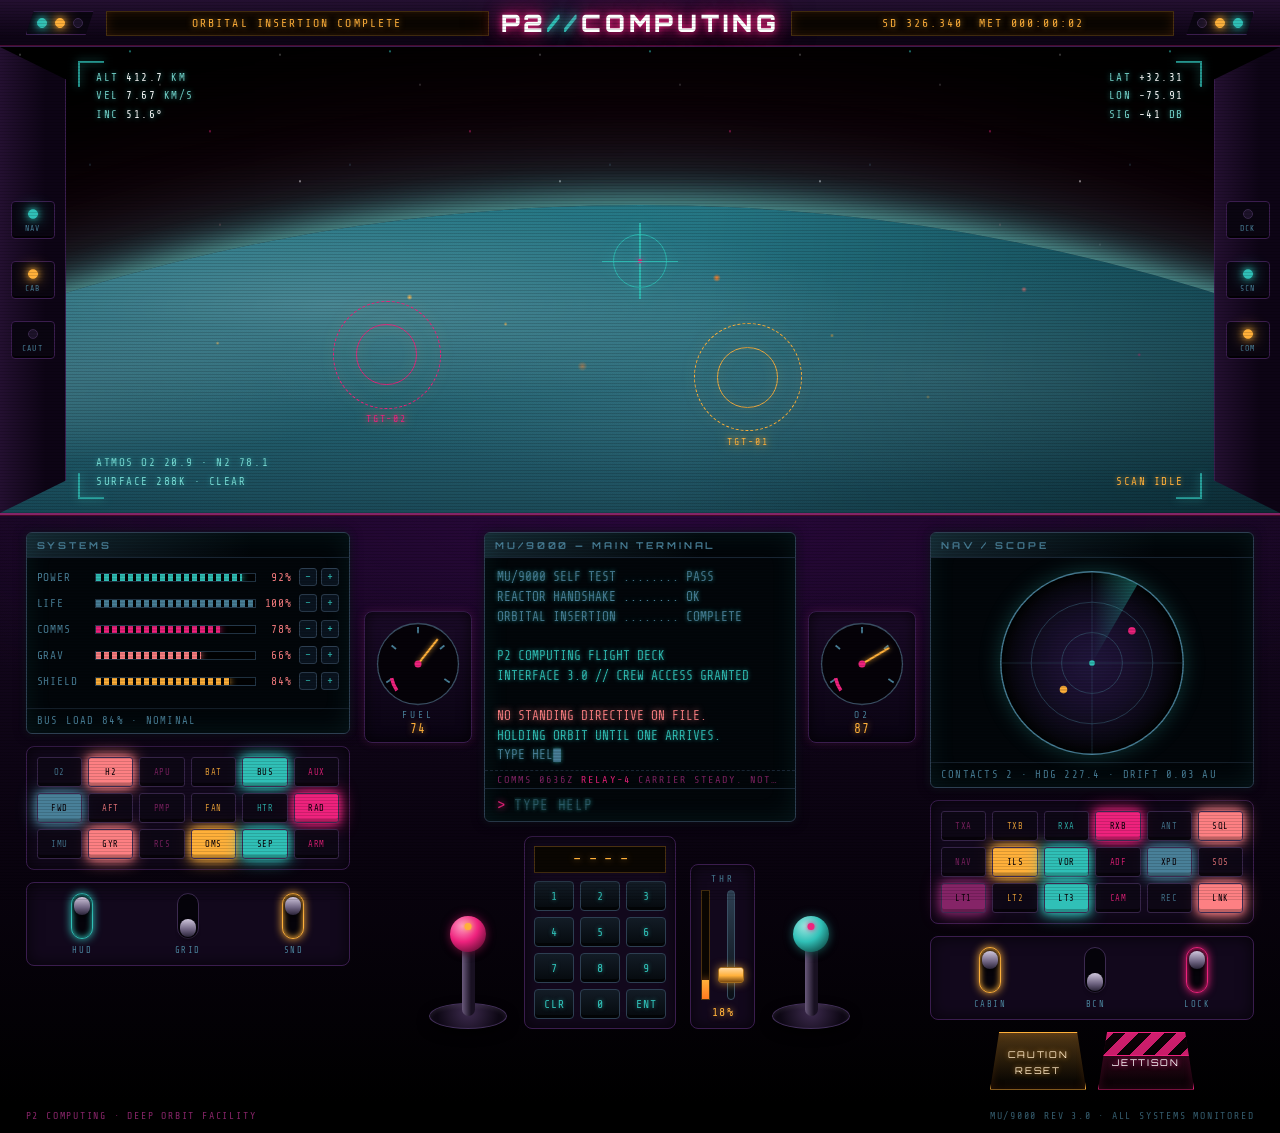
==== commit d651c035: "The deck becomes a cockpit: a planet on the glass and a console that answers back Co-Authored-By: Cl" ====
--- a/index.html
+++ b/index.html
@@ -3,8 +3,8 @@
 <head>
 <meta charset="utf-8">
 <meta name="viewport" content="width=device-width, initial-scale=1">
-<title>P2 COMPUTING // ORBITAL CONSOLE</title>
-<meta name="description" content="P2 Computing — station console online. Awaiting directive.">
+<title>P2 COMPUTING // FLIGHT DECK</title>
+<meta name="description" content="P2 Computing — flight deck online. Planet ahead. Awaiting directive.">
 <link rel="icon" href="data:image/svg+xml,%3Csvg xmlns='http://www.w3.org/2000/svg' viewBox='0 0 32 32'%3E%3Crect width='32' height='32' fill='%23000'/%3E%3Ccircle cx='16' cy='16' r='10' fill='none' stroke='%2330C0B7' stroke-width='2'/%3E%3Ccircle cx='16' cy='16' r='3' fill='%23EE227D'/%3E%3C/svg%3E">
 <link rel="preconnect" href="https://fonts.googleapis.com">
 <link rel="preconnect" href="https://fonts.gstatic.com" crossorigin>
@@ -13,167 +13,213 @@
 </head>
 <body>
 
-<div class="stars" aria-hidden="true"></div>
 <div class="crt" aria-hidden="true"></div>
 
-<header class="masthead">
-  <div class="mast-left">
-    <span class="led" aria-hidden="true"></span>
+<div class="cockpit">
+
+  <!-- ── top frame: marquee panels either side of the wordmark ── -->
+  <header class="topframe">
+    <div class="tf-plate mono" aria-hidden="true">
+      <span class="lamp on"></span><span class="lamp amber on"></span><span class="lamp pink"></span>
+    </div>
+    <div class="tf-screen mono" id="ticker">ORBITAL INSERTION COMPLETE</div>
     <h1 class="logo">P2<span class="logo-sep">//</span>COMPUTING</h1>
-  </div>
-  <div class="mast-right mono">
-    <span id="stardate">SD 0000.00</span>
-    <span class="mast-div">|</span>
-    <span id="met">MET 000:00:00</span>
-    <span class="mast-div">|</span>
-    <span class="ok">LINK OK</span>
-  </div>
-  <div class="strip strip-pink" aria-hidden="true"></div>
-</header>
-
-<main class="deck">
-
-  <!-- forward viewport: synthwave sun over the grid -->
-  <section class="panel full viewport-panel" aria-label="Forward viewport">
-    <div class="vp-frame">
-      <div class="vp-scene" aria-hidden="true">
-        <div class="vp-sky"></div>
-        <div class="vp-sun"></div>
-        <div class="vp-haze"></div>
-        <div class="vp-grid"></div>
-        <div class="vp-glass"></div>
-      </div>
-      <div class="vp-tag mono">FWD VIEWPORT &middot; SECTOR 7G &middot; MAG 1.0</div>
-      <span class="screw s-tl" aria-hidden="true"></span><span class="screw s-tr" aria-hidden="true"></span>
-      <span class="screw s-bl" aria-hidden="true"></span><span class="screw s-br" aria-hidden="true"></span>
+    <div class="tf-screen mono"><span id="stardate">SD 0000.000</span> &nbsp;<span id="met">MET 000:00:00</span></div>
+    <div class="tf-plate mono" aria-hidden="true">
+      <span class="lamp pink"></span><span class="lamp amber on"></span><span class="lamp on"></span>
+    </div>
+  </header>
+
+  <!-- ── the glass ──────────────────────────────────────────── -->
+  <section class="viewport" id="viewport" aria-label="Forward viewport — planet ahead">
+    <div class="space" aria-hidden="true">
+      <div class="starfield sf1" id="sf1"></div>
+      <div class="starfield sf2" id="sf2"></div>
+      <div class="planet">
+        <div class="lights"></div>
+        <div class="clouds"></div>
+        <div class="shade"></div>
+        <div class="planet-grid" id="pgrid" hidden></div>
+      </div>
+      <div class="atmo"></div>
+    </div>
+
+    <div class="hud" id="hud">
+      <span class="hud-corner c-tl" aria-hidden="true"></span>
+      <span class="hud-corner c-tr" aria-hidden="true"></span>
+      <span class="hud-corner c-bl" aria-hidden="true"></span>
+      <span class="hud-corner c-br" aria-hidden="true"></span>
+
+      <div class="crosshair" id="crosshair" aria-hidden="true"><i></i></div>
+
+      <button class="reticle" id="ret1" type="button" aria-label="Tracked contact TGT-01">
+        <span class="ret-ring" aria-hidden="true"></span>
+        <span class="ret-inner" aria-hidden="true"></span>
+        <span class="ret-id mono">TGT-01</span>
+      </button>
+      <button class="reticle ret-b" id="ret2" type="button" aria-label="Tracked contact TGT-02">
+        <span class="ret-ring" aria-hidden="true"></span>
+        <span class="ret-inner" aria-hidden="true"></span>
+        <span class="ret-id mono">TGT-02</span>
+      </button>
+
+      <div class="hud-data hd-tl mono">ALT <b id="h-alt">412.4</b> KM<br>VEL <b id="h-vel">7.66</b> KM/S<br>INC <b>51.6&deg;</b></div>
+      <div class="hud-data hd-tr mono">LAT <b id="h-lat">+33.71</b><br>LON <b id="h-lon">-112.08</b><br>SIG <b id="h-sig">-41</b> DB</div>
+      <div class="hud-data hd-bl mono">ATMOS O2 20.9 &middot; N2 78.1<br>SURFACE 288K &middot; CLEAR</div>
+      <div class="hud-data hd-br mono" id="h-scan">SCAN IDLE</div>
+
+      <div class="target-card mono" id="tcard" hidden>
+        <button class="tcard-x" id="tcard-x" type="button" aria-label="Close">&times;</button>
+        <h3 class="mono" id="tc-name">TGT-01</h3>
+        <p id="tc-body">&mdash;</p>
+      </div>
+    </div>
+
+    <!-- window struts with indicator lamps -->
+    <div class="strut strut-l">
+      <button class="ind" type="button" data-ind="NAV"  data-on="1"><span class="lamp on"></span><span class="ind-lbl mono">NAV</span></button>
+      <button class="ind" type="button" data-ind="CAB"  data-on="1"><span class="lamp amber on"></span><span class="ind-lbl mono">CAB</span></button>
+      <button class="ind" type="button" data-ind="CAUT" id="ind-caut"><span class="lamp pink"></span><span class="ind-lbl mono">CAUT</span></button>
+    </div>
+    <div class="strut strut-r">
+      <button class="ind" type="button" data-ind="DCK"><span class="lamp"></span><span class="ind-lbl mono">DCK</span></button>
+      <button class="ind" type="button" data-ind="SCN"  data-on="1"><span class="lamp on"></span><span class="ind-lbl mono">SCN</span></button>
+      <button class="ind" type="button" data-ind="COM"  data-on="1"><span class="lamp amber on"></span><span class="ind-lbl mono">COM</span></button>
     </div>
   </section>
 
-  <section class="panel panel-cut span2" id="boot-panel" aria-label="Main terminal">
-    <h2 class="band band-teal">MU/9000 &mdash; MAIN TERMINAL</h2>
-    <pre id="bootlog" class="bootlog mono" aria-live="polite"></pre>
-    <form id="cmdform" class="cmdline" autocomplete="off">
-      <label for="cmd" class="prompt mono">&gt;</label>
-      <input id="cmd" class="mono" type="text" spellcheck="false"
-             aria-label="Console command" placeholder="TYPE HELP">
-    </form>
+  <div class="caution mono" id="caution" hidden>&#9650; MASTER CAUTION &mdash; RESET ON RIGHT CONSOLE &#9650;</div>
+
+  <!-- ── the console ────────────────────────────────────────── -->
+  <section class="console">
+
+    <div class="cluster">
+      <div class="screen mono">
+        <h2 class="screen-title">SYSTEMS</h2>
+        <ul class="sysbars" id="sysbars"></ul>
+        <p class="screen-foot" id="sysfoot">BUS LOAD &mdash;</p>
+      </div>
+      <div class="matrix" id="matrix-l" role="group" aria-label="Left switch matrix"></div>
+      <div class="switchbank" id="switch-l" role="group" aria-label="Left toggles"></div>
+    </div>
+
+    <div class="cluster center">
+      <div class="centert">
+        <div class="dialbox">
+          <button class="dial" id="dial-l" type="button" aria-label="Left gauge — press to cycle">
+            <svg viewBox="0 0 100 100" aria-hidden="true">
+              <circle cx="50" cy="50" r="46" class="dial-face"/>
+              <g class="dial-ticks">
+                <line x1="50" y1="8"  x2="50" y2="15"/><line x1="14" y1="71" x2="20" y2="67"/>
+                <line x1="86" y1="71" x2="80" y2="67"/><line x1="20" y1="29" x2="25" y2="33"/>
+                <line x1="80" y1="29" x2="75" y2="33"/>
+              </g>
+              <path d="M26,80 A38,38 0 0 1 20,66" class="dial-red"/>
+              <g class="needle" id="needle-l"><line x1="50" y1="50" x2="50" y2="14"/></g>
+              <circle cx="50" cy="50" r="4" class="dial-cap"/>
+            </svg>
+            <span class="dial-label mono" id="dlbl-l">FUEL</span>
+            <span class="dial-val mono" id="dval-l">72</span>
+          </button>
+        </div>
+
+        <div class="screen main">
+          <h2 class="screen-title">MU/9000 &mdash; MAIN TERMINAL</h2>
+          <pre id="bootlog" class="bootlog mono" aria-live="polite"></pre>
+          <div class="commsline mono" id="commsline">&nbsp;</div>
+          <form id="cmdform" class="cmdline" autocomplete="off">
+            <label for="cmd" class="prompt mono">&gt;</label>
+            <input id="cmd" class="mono" type="text" spellcheck="false" aria-label="Console command" placeholder="TYPE HELP">
+          </form>
+        </div>
+
+        <div class="dialbox">
+          <button class="dial" id="dial-r" type="button" aria-label="Right gauge — press to cycle">
+            <svg viewBox="0 0 100 100" aria-hidden="true">
+              <circle cx="50" cy="50" r="46" class="dial-face"/>
+              <g class="dial-ticks">
+                <line x1="50" y1="8"  x2="50" y2="15"/><line x1="14" y1="71" x2="20" y2="67"/>
+                <line x1="86" y1="71" x2="80" y2="67"/><line x1="20" y1="29" x2="25" y2="33"/>
+                <line x1="80" y1="29" x2="75" y2="33"/>
+              </g>
+              <path d="M26,80 A38,38 0 0 1 20,66" class="dial-red"/>
+              <g class="needle" id="needle-r"><line x1="50" y1="50" x2="50" y2="14"/></g>
+              <circle cx="50" cy="50" r="4" class="dial-cap"/>
+            </svg>
+            <span class="dial-label mono" id="dlbl-r">O2</span>
+            <span class="dial-val mono" id="dval-r">88</span>
+          </button>
+        </div>
+      </div>
+
+      <div class="centerb">
+        <div class="joystick" id="joy-l" aria-label="Attitude stick — drag">
+          <div class="stick" id="stick-l"><span class="ball"></span></div>
+          <div class="joybase"></div>
+        </div>
+
+        <div class="keypad" role="group" aria-label="Code keypad">
+          <div class="pad-readout mono" id="padout">&ndash;&ndash;&ndash;&ndash;</div>
+          <div class="pad-keys mono" id="padkeys"></div>
+        </div>
+
+        <div class="throttle mono">
+          <span class="thr-lbl">THR</span>
+          <div class="thr-body">
+            <div class="engbar" aria-hidden="true"><span id="engfill"></span></div>
+            <input type="range" id="thr" min="0" max="100" value="18" aria-label="Main engine throttle">
+          </div>
+          <span class="thr-val" id="thrval">18%</span>
+        </div>
+
+        <div class="joystick" id="joy-r" aria-label="Translation stick — drag">
+          <div class="stick" id="stick-r"><span class="ball ball-t"></span></div>
+          <div class="joybase"></div>
+        </div>
+      </div>
+    </div>
+
+    <div class="cluster">
+      <div class="screen mono">
+        <h2 class="screen-title">NAV / SCOPE</h2>
+        <svg class="radar" viewBox="0 0 200 200" role="img" aria-label="Radar scope">
+          <defs>
+            <radialGradient id="scopebg" cx="50%" cy="50%" r="50%">
+              <stop offset="0%" stop-color="#3b0855" stop-opacity=".5"/>
+              <stop offset="100%" stop-color="#000" stop-opacity=".92"/>
+            </radialGradient>
+            <linearGradient id="sweepg" x1="0" y1="0" x2="1" y2="0">
+              <stop offset="0%" stop-color="#30C0B7" stop-opacity="0"/>
+              <stop offset="100%" stop-color="#30C0B7" stop-opacity=".45"/>
+            </linearGradient>
+          </defs>
+          <circle cx="100" cy="100" r="96" fill="url(#scopebg)" stroke="#498099" stroke-width="1.5"/>
+          <circle cx="100" cy="100" r="64" fill="none" stroke="#498099" stroke-opacity=".45"/>
+          <circle cx="100" cy="100" r="32" fill="none" stroke="#498099" stroke-opacity=".45"/>
+          <line x1="100" y1="4" x2="100" y2="196" stroke="#498099" stroke-opacity=".3"/>
+          <line x1="4" y1="100" x2="196" y2="100" stroke="#498099" stroke-opacity=".3"/>
+          <g class="sweep"><path d="M100,100 L100,4 A96,96 0 0 1 148,17 Z" fill="url(#sweepg)"/></g>
+          <circle class="blip rblip" data-c="1" cx="142" cy="66" r="4" fill="#EE227D"/>
+          <circle class="blip blip2 rblip" data-c="2" cx="70" cy="128" r="4" fill="#FFB03A"/>
+          <circle cx="100" cy="100" r="3" fill="#30C0B7"/>
+        </svg>
+        <p class="screen-foot" id="navfoot">CONTACTS 2 &middot; HDG 227.4 &middot; DRIFT 0.03 AU</p>
+      </div>
+      <div class="matrix amber" id="matrix-r" role="group" aria-label="Right switch matrix"></div>
+      <div class="switchbank" id="switch-r" role="group" aria-label="Right toggles"></div>
+      <div class="masterrow">
+        <button class="bigbtn amberb mono" id="cautionbtn" type="button">CAUTION<br>RESET</button>
+        <button class="bigbtn pinkb mono" id="master" type="button"><span class="guard" aria-hidden="true"></span>JETTISON</button>
+      </div>
+    </div>
+
   </section>
 
-  <section class="panel panel-cut" aria-label="Systems">
-    <h2 class="band band-pink">SYSTEMS</h2>
-    <ul class="gauges mono">
-      <li><span class="glabel">POWER</span><span class="gtrack"><span class="gfill g-teal" style="--v:92%"></span></span><span class="gval">92%</span></li>
-      <li><span class="glabel">LIFE SUP</span><span class="gtrack"><span class="gfill g-steel" style="--v:100%"></span></span><span class="gval">100%</span></li>
-      <li><span class="glabel">COMMS</span><span class="gtrack"><span class="gfill g-pink" style="--v:78%"></span></span><span class="gval">78%</span></li>
-      <li><span class="glabel">GRAV RING</span><span class="gtrack"><span class="gfill g-salmon" style="--v:66%"></span></span><span class="gval">66%</span></li>
-      <li><span class="glabel">SHIELDS</span><span class="gtrack"><span class="gfill g-plum" style="--v:84%"></span></span><span class="gval">84%</span></li>
-    </ul>
-    <div class="stripe mono" role="note">AUTHORIZED CREW ONLY</div>
-  </section>
-
-  <section class="panel panel-cut" aria-label="Navigation">
-    <h2 class="band band-steel">NAV / SCOPE</h2>
-    <svg class="radar" viewBox="0 0 200 200" role="img" aria-label="Radar scope">
-      <defs>
-        <radialGradient id="scopebg" cx="50%" cy="50%" r="50%">
-          <stop offset="0%" stop-color="#3b0855" stop-opacity=".55"/>
-          <stop offset="100%" stop-color="#000" stop-opacity=".9"/>
-        </radialGradient>
-        <linearGradient id="sweepg" x1="0" y1="0" x2="1" y2="0">
-          <stop offset="0%" stop-color="#30C0B7" stop-opacity="0"/>
-          <stop offset="100%" stop-color="#30C0B7" stop-opacity=".45"/>
-        </linearGradient>
-      </defs>
-      <circle cx="100" cy="100" r="96" fill="url(#scopebg)" stroke="#498099" stroke-width="1.5"/>
-      <circle cx="100" cy="100" r="64" fill="none" stroke="#498099" stroke-opacity=".5"/>
-      <circle cx="100" cy="100" r="32" fill="none" stroke="#498099" stroke-opacity=".5"/>
-      <line x1="100" y1="4" x2="100" y2="196" stroke="#498099" stroke-opacity=".35"/>
-      <line x1="4" y1="100" x2="196" y2="100" stroke="#498099" stroke-opacity=".35"/>
-      <g class="sweep">
-        <path d="M100,100 L100,4 A96,96 0 0 1 148,17 Z" fill="url(#sweepg)"/>
-      </g>
-      <circle class="blip" cx="142" cy="66" r="3" fill="#EE227D"/>
-      <circle class="blip blip2" cx="70" cy="128" r="3" fill="#FD8083"/>
-      <circle cx="100" cy="100" r="3" fill="#30C0B7"/>
-    </svg>
-    <p class="readout mono">CONTACTS: 2 &middot; DRIFT: 0.03 AU &middot; HDG 227.4</p>
-  </section>
-
-  <section class="panel panel-cut" aria-label="Telemetry">
-    <h2 class="band band-salmon">TELEMETRY</h2>
-    <div class="tele-row">
-      <svg class="dial" viewBox="0 0 100 100" role="img" aria-label="Reactor output dial">
-        <circle cx="50" cy="50" r="46" fill="rgba(0,0,0,.55)" stroke="#498099" stroke-width="1.5"/>
-        <g class="ticks" stroke="#498099" stroke-width="2">
-          <line x1="50" y1="8" x2="50" y2="16"/>
-          <line x1="14" y1="71" x2="21" y2="67"/>
-          <line x1="86" y1="71" x2="79" y2="67"/>
-          <line x1="20" y1="29" x2="26" y2="34"/>
-          <line x1="80" y1="29" x2="74" y2="34"/>
-        </g>
-        <path d="M26,80 A38,38 0 0 1 20,66" fill="none" stroke="#EE227D" stroke-width="4"/>
-        <g class="needle">
-          <line x1="50" y1="50" x2="50" y2="14" stroke="#FD8083" stroke-width="2.5"/>
-        </g>
-        <circle cx="50" cy="50" r="4" fill="#EE227D"/>
-        <text x="50" y="92" text-anchor="middle" fill="#498099" font-size="9" font-family="inherit">OUTPUT</text>
-      </svg>
-      <svg class="wave" viewBox="0 0 300 80" preserveAspectRatio="none" role="img" aria-label="Signal waveform">
-        <path id="wavepath" fill="none" stroke="#30C0B7" stroke-width="2" d="M0,40 L300,40"/>
-        <path id="wavepath2" fill="none" stroke="#EE227D" stroke-width="1" stroke-opacity=".6" d="M0,40 L300,40"/>
-      </svg>
-    </div>
-    <div class="tele mono">
-      <span>CORE <b id="t-core" class="ok">641K</b></span>
-      <span>FLUX <b id="t-flux" class="warn">1.21</b></span>
-      <span>O2 <b id="t-o2" class="ok">20.9%</b></span>
-      <span>HULL <b class="ok">NOMINAL</b></span>
-    </div>
-  </section>
-
-  <section class="panel panel-cut" aria-label="Communications log">
-    <h2 class="band band-plum">COMMS LOG</h2>
-    <ul id="commslog" class="comms mono"></ul>
-  </section>
-
-  <section class="panel panel-cut" aria-label="Directive">
-    <h2 class="band band-teal">DIRECTIVE</h2>
-    <div class="directive mono">
-      <p class="big-status">MODULE UNASSIGNED</p>
-      <p>THIS CONSOLE IS RESERVED FOR A FUTURE<br>P2 COMPUTING OPERATION.</p>
-      <p class="dim">STANDBY&hellip; <span class="cursor" aria-hidden="true">&#9608;</span></p>
-    </div>
-  </section>
-
-  <!-- control bank: rows of lit keys, sliders, one guarded switch -->
-  <section class="panel panel-cut full" aria-label="Control bank">
-    <h2 class="band band-steel">CONTROL BANK B</h2>
-    <div class="bank">
-      <div id="keybank" class="keybank" role="group" aria-label="Toggle keys"></div>
-      <div class="faders" aria-hidden="true">
-        <div class="fader"><span class="fknob" style="--y:18%"></span></div>
-        <div class="fader"><span class="fknob fk-pink" style="--y:52%"></span></div>
-        <div class="fader"><span class="fknob fk-salmon" style="--y:34%"></span></div>
-      </div>
-      <div class="master">
-        <button id="master" class="master-btn mono" type="button">
-          <span class="master-cap" aria-hidden="true"></span>
-          JETTISON
-        </button>
-        <span class="master-note mono">GUARDED</span>
-      </div>
-    </div>
-  </section>
-
-</main>
-
-<footer class="mono">
-  <div class="strip strip-teal" aria-hidden="true"></div>
-  <div class="foot-row">
+  <footer class="mono">
     <span>P2 COMPUTING &middot; DEEP ORBIT FACILITY</span>
-    <span class="dim">MU/9000 REV 2.6 &middot; ALL SYSTEMS MONITORED</span>
-  </div>
-</footer>
+    <span class="dim">MU/9000 REV 3.0 &middot; ALL SYSTEMS MONITORED</span>
+  </footer>
+</div>
 
 <script src="js/console.js"></script>
 </body>
--- a/css/style.css
+++ b/css/style.css
@@ -1,6 +1,7 @@
-/* ── P2 Computing — orbital console ─────────────────────────────
+/* ── P2 Computing — flight deck ─────────────────────────────────
    Palette (fixed): void #000, deep #3b0855, plum #852467,
    salmon #FD8083, pink #EE227D, steel #498099, teal #30C0B7
+   + amber accents (#FFB03A / #FF7A1F) per the cockpit reference.
    Motion rule: slow breathes and sweeps only. Nothing strobes.  */
 
 :root {
@@ -11,620 +12,748 @@
   --pink:   #EE227D;
   --steel:  #498099;
   --teal:   #30C0B7;
-
-  --panel-bg: rgba(59, 8, 85, 0.22);
-  --panel-edge: rgba(133, 36, 103, 0.85);
-  --bezel: rgba(73, 128, 153, 0.35);
-  --text: var(--teal);
-  --cut: 14px;
+  --amber:  #FFB03A;
+  --ember:  #FF7A1F;
+
+  --panel:  #12081c;
+  --panel2: #1b0b28;
+  --edge:   #3a1d4e;
+  --screenb:#02060a;
 }
 
 * { margin: 0; padding: 0; box-sizing: border-box; }
+[hidden] { display: none !important; }
 
 html { background: var(--void); }
 
 body {
   min-height: 100vh;
-  color: var(--text);
+  color: var(--teal);
   font-family: "Share Tech Mono", ui-monospace, Consolas, monospace;
+  background: var(--void);
+  overflow-x: hidden;
+}
+
+.mono { font-family: "Share Tech Mono", ui-monospace, Consolas, monospace; }
+
+button { font-family: inherit; }
+button:focus-visible { outline: 2px solid var(--salmon); outline-offset: 2px; }
+
+/* CRT overlay: static scanlines + vignette (never animated) */
+.crt {
+  position: fixed; inset: 0; z-index: 60; pointer-events: none;
   background:
-    radial-gradient(ellipse 120% 80% at 50% -20%, rgba(59,8,85,.8), transparent 60%),
-    radial-gradient(ellipse 90% 60% at 85% 110%, rgba(73,128,153,.3), transparent 65%),
-    var(--void);
-  overflow-x: hidden;
-}
-
-.mono { font-family: "Share Tech Mono", ui-monospace, Consolas, monospace; }
-
-/* ── backdrop: stars + CRT texture (static, nothing strobes) ── */
-
-.stars, .crt { position: fixed; inset: 0; pointer-events: none; }
-
+    repeating-linear-gradient(0deg,
+      rgba(0,0,0,.14) 0px, rgba(0,0,0,.14) 1px,
+      transparent 1px, transparent 3px),
+    radial-gradient(ellipse 140% 140% at 50% 50%,
+      transparent 62%, rgba(0,0,0,.5) 100%);
+}
+
+/* kept for 404.html */
 .stars {
-  z-index: -1;
+  position: fixed; inset: 0; z-index: -1; pointer-events: none;
   background-image:
     radial-gradient(1px 1px at 12% 18%, rgba(253,128,131,.9), transparent 100%),
     radial-gradient(1px 1px at 78% 8%,  rgba(48,192,183,.9), transparent 100%),
     radial-gradient(1.5px 1.5px at 55% 32%, rgba(255,255,255,.7), transparent 100%),
     radial-gradient(1px 1px at 32% 64%, rgba(73,128,153,.9), transparent 100%),
     radial-gradient(1.5px 1.5px at 90% 55%, rgba(238,34,125,.8), transparent 100%),
-    radial-gradient(1px 1px at 8% 88%,  rgba(255,255,255,.55), transparent 100%),
-    radial-gradient(1px 1px at 66% 82%, rgba(253,128,131,.8), transparent 100%),
-    radial-gradient(1.5px 1.5px at 42% 6%, rgba(73,128,153,.85), transparent 100%),
-    radial-gradient(1px 1px at 25% 40%, rgba(255,255,255,.5), transparent 100%),
-    radial-gradient(1px 1px at 84% 30%, rgba(48,192,183,.7), transparent 100%);
-  animation: starDrift 240s linear infinite;
-}
-
-@keyframes starDrift {
-  from { transform: translateY(0); }
-  to   { transform: translateY(-120px); }
-}
-
-.crt {
-  z-index: 40;
-  background:
-    repeating-linear-gradient(0deg,
-      rgba(0,0,0,.15) 0px, rgba(0,0,0,.15) 1px,
-      transparent 1px, transparent 3px),
-    radial-gradient(ellipse 140% 140% at 50% 50%,
-      transparent 60%, rgba(0,0,0,.55) 100%);
-}
-
-/* ── neon strip lights (the edge tubes in every good cockpit) ── */
-
-.strip {
-  height: 3px;
-  border-radius: 3px;
-}
-
-.strip-pink {
-  background: linear-gradient(90deg, transparent, var(--pink) 12%, var(--salmon) 50%, var(--pink) 88%, transparent);
-  box-shadow: 0 0 8px var(--pink), 0 0 22px rgba(238,34,125,.7), 0 0 48px rgba(238,34,125,.4);
-}
-
-.strip-teal {
-  background: linear-gradient(90deg, transparent, var(--teal) 12%, var(--steel) 50%, var(--teal) 88%, transparent);
-  box-shadow: 0 0 8px var(--teal), 0 0 22px rgba(48,192,183,.6), 0 0 48px rgba(48,192,183,.35);
-}
-
-/* ── masthead ── */
-
-.masthead {
-  margin: 1.2rem clamp(.8rem, 3vw, 2.5rem) 0;
-  padding: .7rem 1.3rem .9rem;
+    radial-gradient(1px 1px at 8% 88%,  rgba(255,255,255,.55), transparent 100%);
+}
+
+.cockpit { display: flex; flex-direction: column; min-height: 100vh; }
+
+/* ── lamps (shared) — breathe, never blink ─────────────────── */
+
+.lamp {
+  display: inline-block; width: 10px; height: 10px; border-radius: 50%;
+  background: #1c1229; border: 1px solid #3c2a50;
+}
+.lamp.on        { background: var(--teal);  border-color: var(--teal);  box-shadow: 0 0 7px var(--teal), 0 0 16px var(--teal); }
+.lamp.amber.on  { background: var(--amber); border-color: var(--amber); box-shadow: 0 0 7px var(--amber), 0 0 16px var(--amber); }
+.lamp.pink.on   { background: var(--pink);  border-color: var(--pink);  box-shadow: 0 0 7px var(--pink), 0 0 16px var(--pink); }
+
+.beacon .lamp.on { animation: lampBreathe 4s ease-in-out infinite; }
+@keyframes lampBreathe { 0%,100% { opacity: 1; } 50% { opacity: .45; } }
+
+/* ── top frame ─────────────────────────────────────────────── */
+
+.topframe {
+  display: flex; align-items: center; gap: 12px;
+  padding: 8px clamp(10px, 2vw, 26px);
+  background: linear-gradient(180deg, #241031, #0d0415 80%);
+  border-bottom: 1px solid var(--edge);
+  box-shadow: 0 2px 14px rgba(0,0,0,.8), inset 0 -1px 0 rgba(238,34,125,.25);
+}
+
+.tf-plate {
+  display: flex; gap: 8px; padding: 6px 10px;
+  background: #0a0511; border: 1px solid var(--edge);
+  clip-path: polygon(8px 0, 100% 0, calc(100% - 8px) 100%, 0 100%);
+}
+
+.tf-screen {
+  flex: 1; text-align: center;
+  padding: 5px 10px;
+  font-size: .72rem; letter-spacing: .18em;
+  color: var(--amber); text-shadow: 0 0 6px rgba(255,176,58,.7);
+  background: #0a0602; border: 1px solid #4a3110;
+  box-shadow: inset 0 0 12px rgba(255,122,31,.15);
+  white-space: nowrap; overflow: hidden; text-overflow: ellipsis;
+}
+
+.logo {
+  font-family: "Orbitron", sans-serif; font-weight: 900;
+  font-size: clamp(1rem, 2.6vw, 1.5rem); letter-spacing: .16em;
+  color: #fff;
+  text-shadow: 0 0 6px var(--pink), 0 0 18px var(--pink), 0 0 40px rgba(238,34,125,.5);
+  white-space: nowrap;
+}
+.logo-sep { color: var(--teal); text-shadow: 0 0 8px var(--teal), 0 0 20px var(--teal); }
+
+@media (max-width: 760px) { .tf-screen { display: none; } .topframe { justify-content: center; } }
+
+/* ── viewport ──────────────────────────────────────────────── */
+
+.viewport {
   position: relative;
-  display: flex; align-items: center; justify-content: space-between;
-  flex-wrap: wrap; gap: .5rem 1.5rem;
-  border: 1px solid var(--panel-edge);
-  background: linear-gradient(90deg, rgba(59,8,85,.55), rgba(0,0,0,.6) 55%, rgba(73,128,153,.25));
-  clip-path: polygon(18px 0, calc(100% - 18px) 0, 100% 100%, 0 100%);
-}
-
-.masthead .strip { position: absolute; left: 6%; right: 6%; bottom: 0; }
-
-.mast-left { display: flex; align-items: center; gap: .8rem; }
-
-.logo {
-  font-family: "Orbitron", "Share Tech Mono", sans-serif;
-  font-weight: 900;
-  font-size: clamp(1.2rem, 3.5vw, 1.9rem);
-  letter-spacing: .18em;
-  color: #fff;
-  text-shadow:
-    0 0 6px var(--pink),
-    0 0 18px var(--pink),
-    0 0 42px rgba(238,34,125,.55);
-}
-
-.logo-sep { color: var(--teal); text-shadow: 0 0 8px var(--teal), 0 0 22px var(--teal); }
-
-.led {
-  width: 11px; height: 11px; border-radius: 50%;
-  background: var(--teal);
-  box-shadow: 0 0 8px var(--teal), 0 0 18px var(--teal);
-  animation: ledBreathe 4s ease-in-out infinite;
-}
-
-/* gentle breathe, never a blink: 4s period, small swing */
-@keyframes ledBreathe {
-  0%, 100% { opacity: 1; }
-  50%      { opacity: .55; }
-}
-
-@media (max-width: 480px) {
-  .logo { letter-spacing: .08em; font-size: 1.15rem; }
-  .masthead { padding: .7rem .8rem .9rem; }
-}
-
-.mast-right { font-size: .85rem; color: var(--steel); letter-spacing: .08em; }
-.mast-div { margin: 0 .55rem; color: var(--plum); }
-
-/* ── deck / panels ── */
-
-.deck {
-  display: grid;
-  grid-template-columns: repeat(auto-fit, minmax(310px, 1fr));
-  gap: 1.1rem;
-  padding: 1.2rem clamp(.8rem, 3vw, 2.5rem) 1.6rem;
-  max-width: 1400px;
-  margin: 0 auto;
-}
-
-.span2 { grid-column: span 2; }
-.full  { grid-column: 1 / -1; }
-@media (max-width: 720px) { .span2 { grid-column: span 1; } }
-
-.panel {
-  position: relative;
-  border: 1px solid var(--panel-edge);
-  outline: 1px solid rgba(73,128,153,.18);
-  outline-offset: 3px;
-  background: linear-gradient(160deg, var(--panel-bg), rgba(0,0,0,.72) 70%);
-  box-shadow:
-    inset 0 0 24px rgba(59,8,85,.5),
-    inset 0 1px 0 rgba(255,255,255,.06),
-    0 0 14px rgba(133,36,103,.35);
-  display: flex; flex-direction: column;
-  min-height: 220px;
-}
-
-.panel-cut {
-  clip-path: polygon(
-    var(--cut) 0, 100% 0,
-    100% calc(100% - var(--cut)),
-    calc(100% - var(--cut)) 100%,
-    0 100%, 0 var(--cut));
-}
-
-/* title bands — every panel wears one */
-.band {
-  font-family: "Orbitron", sans-serif;
-  font-weight: 700;
-  font-size: .78rem;
-  letter-spacing: .32em;
-  padding: .45rem .9rem .4rem 1.4rem;
-  color: var(--void);
-}
-.band-teal   { background: linear-gradient(90deg, var(--teal), rgba(48,192,183,.15)); text-shadow: 0 0 6px rgba(255,255,255,.5); }
-.band-pink   { background: linear-gradient(90deg, var(--pink), rgba(238,34,125,.15)); color: #fff; }
-.band-steel  { background: linear-gradient(90deg, var(--steel), rgba(73,128,153,.15)); color: #fff; }
-.band-salmon { background: linear-gradient(90deg, var(--salmon), rgba(253,128,131,.15)); }
-.band-plum   { background: linear-gradient(90deg, var(--plum), rgba(133,36,103,.15)); color: #fff; }
-
-/* corner screws — panel hardware */
-.screw {
+  height: clamp(340px, 52vh, 640px);
+  overflow: hidden;
+  background: #000;
+  border-bottom: 2px solid var(--plum);
+  box-shadow: inset 0 -30px 60px rgba(0,0,0,.8);
+}
+
+.space { position: absolute; inset: 0; }
+
+.starfield {
+  position: absolute; left: 0; right: 0; top: -260px; bottom: -260px;
+  background-repeat: repeat;
+  background-size: 260px 260px;
+  will-change: transform;
+}
+.sf1 {
+  background-image:
+    radial-gradient(1px 1px at 20px 30px,  rgba(255,255,255,.7), transparent 100%),
+    radial-gradient(1px 1px at 90px 140px, rgba(73,128,153,.9), transparent 100%),
+    radial-gradient(1px 1px at 160px 60px, rgba(255,255,255,.5), transparent 100%),
+    radial-gradient(1px 1px at 220px 200px,rgba(253,128,131,.8), transparent 100%),
+    radial-gradient(1px 1px at 60px 220px, rgba(255,255,255,.4), transparent 100%);
+}
+.sf2 {
+  background-image:
+    radial-gradient(1.6px 1.6px at 130px 40px, rgba(48,192,183,.95), transparent 100%),
+    radial-gradient(1.6px 1.6px at 40px 170px, rgba(255,255,255,.85), transparent 100%),
+    radial-gradient(1.6px 1.6px at 210px 120px,rgba(238,34,125,.85), transparent 100%);
+}
+
+/* the planet: a huge sphere whose upper arc crosses the glass */
+.planet {
   position: absolute;
-  width: 7px; height: 7px; border-radius: 50%;
-  background: radial-gradient(circle at 35% 30%, rgba(255,255,255,.5), var(--steel) 40%, #10222b 90%);
-  box-shadow: 0 0 4px rgba(0,0,0,.8);
-}
-.s-tl { top: 7px; left: 7px; }   .s-tr { top: 7px; right: 7px; }
-.s-bl { bottom: 7px; left: 7px; } .s-br { bottom: 7px; right: 7px; }
-
-/* ── forward viewport ─────────────────────────────────────── */
-
-.viewport-panel {
-  min-height: 0;
-  border: none; outline: none; box-shadow: none; background: none;
-}
-
-.vp-frame {
-  position: relative;
-  border: 1px solid var(--panel-edge);
-  outline: 1px solid rgba(73,128,153,.18);
-  outline-offset: 3px;
-  background: linear-gradient(160deg, rgba(59,8,85,.5), rgba(0,0,0,.8));
-  padding: 12px;
-  clip-path: polygon(
-    40px 0, calc(100% - 40px) 0, 100% 30%,
-    100% 70%, calc(100% - 40px) 100%, 40px 100%,
-    0 70%, 0 30%);
-  box-shadow:
-    inset 0 0 30px rgba(59,8,85,.7),
-    0 0 18px rgba(133,36,103,.4);
-}
-
-.vp-scene {
-  position: relative;
-  height: clamp(200px, 32vw, 320px);
-  overflow: hidden;
-  clip-path: polygon(
-    32px 0, calc(100% - 32px) 0, 100% 30%,
-    100% 70%, calc(100% - 32px) 100%, 32px 100%,
-    0 70%, 0 30%);
-  background: #000;
-}
-
-.vp-sky {
-  position: absolute; inset: 0 0 34% 0;
-  background:
-    radial-gradient(1px 1px at 18% 30%, rgba(255,255,255,.8), transparent 100%),
-    radial-gradient(1px 1px at 72% 18%, rgba(253,128,131,.9), transparent 100%),
-    radial-gradient(1.5px 1.5px at 88% 42%, rgba(48,192,183,.8), transparent 100%),
-    radial-gradient(1px 1px at 40% 12%, rgba(255,255,255,.6), transparent 100%),
-    radial-gradient(1px 1px at 60% 50%, rgba(238,34,125,.7), transparent 100%),
-    linear-gradient(180deg, #000 0%, var(--deep) 60%, var(--plum) 100%);
-}
-
-/* the sun: banded, glowing, sitting on the horizon */
-.vp-sun {
-  position: absolute;
-  left: 50%; bottom: 30%;
-  width: clamp(120px, 22vw, 200px);
-  height: clamp(120px, 22vw, 200px);
+  left: 50%; top: 34%;
+  width: 300vmax; height: 300vmax;
   transform: translateX(-50%);
   border-radius: 50%;
-  background: linear-gradient(180deg, var(--salmon) 0%, var(--pink) 55%, var(--plum) 100%);
-  -webkit-mask-image: linear-gradient(180deg,
-    #000 0 55%,
-    transparent 55% 58%, #000 58% 66%,
-    transparent 66% 70%, #000 70% 79%,
-    transparent 79% 84%, #000 84% 100%);
-  mask-image: linear-gradient(180deg,
-    #000 0 55%,
-    transparent 55% 58%, #000 58% 66%,
-    transparent 66% 70%, #000 70% 79%,
-    transparent 79% 84%, #000 84% 100%);
-  filter: drop-shadow(0 0 24px rgba(238,34,125,.75)) drop-shadow(0 0 60px rgba(238,34,125,.4));
-}
-
-.vp-haze {
-  position: absolute; left: 0; right: 0; bottom: 30%; height: 26%;
-  background: linear-gradient(180deg, transparent, rgba(238,34,125,.28));
-}
-
-/* perspective grid floor, conveyor-scrolling toward the viewer */
-.vp-grid {
+  overflow: hidden;
+  background:
+    radial-gradient(140% 30% at 50% 0%, rgba(48,192,183,.30), transparent 60%),
+    radial-gradient(60% 12% at 30% 1%,  rgba(73,128,153,.5), transparent 70%),
+    radial-gradient(50% 10% at 68% 2%,  rgba(19,80,110,.65), transparent 70%),
+    linear-gradient(180deg, #14495e 0%, #0d3448 4%, #072031 9%, #030b13 16%, #000 26%);
+  box-shadow: 0 -4px 40px rgba(48,192,183,.35);
+}
+
+/* settlements glowing on the night side */
+.planet .lights {
+  position: absolute; inset: 0;
+  background-image:
+    radial-gradient(3px 3px at 44% 2.4%, var(--amber), transparent 100%),
+    radial-gradient(2px 2px at 46.5% 3.1%, rgba(255,176,58,.8), transparent 100%),
+    radial-gradient(4px 4px at 52% 1.9%, var(--ember), transparent 100%),
+    radial-gradient(2px 2px at 55% 3.4%, rgba(255,176,58,.7), transparent 100%),
+    radial-gradient(3px 3px at 60% 2.2%, rgba(253,128,131,.85), transparent 100%),
+    radial-gradient(2px 2px at 39% 3.6%, rgba(255,176,58,.6), transparent 100%),
+    radial-gradient(5px 5px at 48.5% 4.2%, rgba(255,122,31,.5), transparent 100%),
+    radial-gradient(2px 2px at 63% 3.9%, rgba(238,34,125,.6), transparent 100%),
+    radial-gradient(3px 3px at 35% 2.1%, rgba(255,176,58,.55), transparent 100%),
+    radial-gradient(2px 2px at 57.5% 5%, rgba(255,176,58,.45), transparent 100%);
+}
+
+/* cloud sheets, pre-blurred gradients only */
+.planet .clouds {
+  position: absolute; inset: 0;
+  background-image:
+    radial-gradient(18% 3.5% at 42% 2.6%, rgba(255,255,255,.16), transparent 75%),
+    radial-gradient(24% 4% at 58% 4.4%,   rgba(255,255,255,.11), transparent 75%),
+    radial-gradient(14% 2.6% at 33% 4.8%, rgba(255,255,255,.13), transparent 75%),
+    radial-gradient(30% 5% at 50% 7.5%,   rgba(200,225,255,.07), transparent 75%);
+}
+
+/* terminator: night falls to the right */
+.planet .shade {
+  position: absolute; inset: 0;
+  background: linear-gradient(97deg, transparent 46%, rgba(0,0,0,.35) 60%, rgba(0,0,0,.78) 76%);
+}
+
+/* nav overlay lat/lon grid (GRID switch) */
+.planet-grid {
+  position: absolute; inset: 0;
+  background-image:
+    repeating-linear-gradient(0deg,  rgba(48,192,183,.28) 0 1px, transparent 1px 42px),
+    repeating-linear-gradient(90deg, rgba(48,192,183,.22) 0 1px, transparent 1px 64px);
+  -webkit-mask-image: linear-gradient(180deg, #000 0 12%, transparent 26%);
+  mask-image: linear-gradient(180deg, #000 0 12%, transparent 26%);
+}
+
+/* atmosphere rim */
+.atmo {
   position: absolute;
-  left: -25%; right: -25%; bottom: -4%;
-  height: 38%;
-  transform: perspective(300px) rotateX(60deg);
-  transform-origin: 50% 0;
-  background-image:
-    linear-gradient(90deg, rgba(48,192,183,.55) 1.5px, transparent 1.5px),
-    linear-gradient(0deg,  rgba(48,192,183,.55) 1.5px, transparent 1.5px),
-    linear-gradient(180deg, var(--deep), #000 85%);
-  background-size: 48px 44px, 48px 44px, 100% 100%;
-  animation: gridRoll 3.2s linear infinite;
-  box-shadow: 0 0 30px rgba(48,192,183,.25) inset;
-}
-
-@keyframes gridRoll {
-  from { background-position: 0 0, 0 0, 0 0; }
-  to   { background-position: 0 44px, 0 44px, 0 0; }
-}
-
-/* glass: reflection + slight tint, no motion */
-.vp-glass {
-  position: absolute; inset: 0;
+  left: 50%; top: 34%;
+  width: 300vmax; height: 300vmax;
+  transform: translateX(-50%);
+  border-radius: 50%;
+  pointer-events: none;
+  box-shadow:
+    0 -6px 28px rgba(127,231,222,.5),
+    0 -22px 80px rgba(48,192,183,.35),
+    0 -50px 160px rgba(238,34,125,.18);
+}
+
+/* ── HUD drawn on the glass ── */
+
+.hud { position: absolute; inset: 0; pointer-events: none; }
+
+.hud-corner {
+  position: absolute; width: 26px; height: 26px;
+  border: 2px solid rgba(48,192,183,.75);
+  filter: drop-shadow(0 0 5px rgba(48,192,183,.8));
+}
+.c-tl { top: 14px; left: 78px;  border-right: none; border-bottom: none; }
+.c-tr { top: 14px; right: 78px; border-left: none;  border-bottom: none; }
+.c-bl { bottom: 14px; left: 78px;  border-right: none; border-top: none; }
+.c-br { bottom: 14px; right: 78px; border-left: none;  border-top: none; }
+
+.crosshair {
+  position: absolute; left: 50%; top: 46%;
+  width: 54px; height: 54px;
+  margin: -27px 0 0 -27px;
+  border: 1.5px solid rgba(48,192,183,.85);
+  border-radius: 50%;
+  filter: drop-shadow(0 0 6px rgba(48,192,183,.7));
+  transition: transform .6s cubic-bezier(.2,1.4,.4,1);
+}
+.crosshair::before, .crosshair::after {
+  content: ""; position: absolute; background: rgba(48,192,183,.85);
+}
+.crosshair::before { left: 50%; top: -12px; bottom: -12px; width: 1.5px; margin-left: -.75px; }
+.crosshair::after  { top: 50%; left: -12px; right: -12px; height: 1.5px; margin-top: -.75px; }
+.crosshair i {
+  position: absolute; left: 50%; top: 50%; width: 4px; height: 4px;
+  margin: -2px 0 0 -2px; border-radius: 50%; background: var(--pink);
+  box-shadow: 0 0 6px var(--pink);
+}
+
+/* tracking reticles (amber, like the reference) */
+.reticle {
+  position: absolute; width: 108px; height: 108px;
+  margin: -54px 0 0 -54px;
+  background: none; border: none; cursor: pointer;
+  pointer-events: auto;
+  filter: drop-shadow(0 0 6px rgba(255,176,58,.55));
+}
+.ret-ring {
+  position: absolute; inset: 0; border-radius: 50%;
+  border: 1.5px dashed var(--amber);
+  animation: retSpin 26s linear infinite;
+}
+.ret-b .ret-ring { border-color: var(--pink); animation-duration: 34s; animation-direction: reverse; }
+.ret-inner {
+  position: absolute; inset: 22%; border-radius: 50%;
+  border: 1.5px solid rgba(255,176,58,.9);
+}
+.ret-b .ret-inner { border-color: rgba(238,34,125,.9); }
+.ret-id {
+  position: absolute; left: 50%; top: 104%; transform: translateX(-50%);
+  font-size: .62rem; letter-spacing: .2em; color: var(--amber);
+  text-shadow: 0 0 5px rgba(255,176,58,.8);
+}
+.ret-b .ret-id { color: var(--pink); text-shadow: 0 0 5px rgba(238,34,125,.8); }
+.reticle:hover .ret-inner { inset: 18%; }
+@keyframes retSpin { to { transform: rotate(360deg); } }
+
+.hud-data {
+  position: absolute;
+  font-size: .68rem; line-height: 1.7; letter-spacing: .14em;
+  color: rgba(127,231,222,.9);
+  text-shadow: 0 0 5px rgba(48,192,183,.7);
+}
+.hud-data b { font-weight: 400; color: #fff; }
+.hd-tl { top: 22px; left: 96px; }
+.hd-tr { top: 22px; right: 96px; text-align: right; }
+.hd-bl { bottom: 22px; left: 96px; }
+.hd-br { bottom: 22px; right: 96px; text-align: right; color: var(--amber); text-shadow: 0 0 5px rgba(255,176,58,.7); }
+
+.target-card {
+  position: absolute; z-index: 5;
+  min-width: 190px; max-width: 240px;
+  padding: 10px 12px;
+  pointer-events: auto;
+  background: rgba(2,6,10,.88);
+  border: 1px solid var(--amber);
+  box-shadow: 0 0 14px rgba(255,176,58,.35), inset 0 0 18px rgba(255,122,31,.08);
+  clip-path: polygon(10px 0, 100% 0, 100% calc(100% - 10px), calc(100% - 10px) 100%, 0 100%, 0 10px);
+}
+.target-card h3 { font-size: .72rem; letter-spacing: .25em; color: var(--amber); margin-bottom: 6px; }
+.target-card p  { font-size: .68rem; line-height: 1.75; letter-spacing: .1em; color: var(--teal); white-space: pre-line; }
+.tcard-x {
+  position: absolute; top: 2px; right: 6px;
+  background: none; border: none; color: var(--salmon);
+  font-size: 1rem; cursor: pointer;
+}
+
+/* window struts */
+.strut {
+  position: absolute; top: 0; bottom: 0; width: 66px; z-index: 6;
+  display: flex; flex-direction: column; align-items: center;
+  justify-content: center; gap: 22px;
+  background: linear-gradient(90deg, #241031, #0d0415 70%);
+}
+.strut-l { left: 0;  clip-path: polygon(0 0, 100% 7%, 100% 93%, 0 100%); border-right: 1px solid var(--edge); box-shadow: 8px 0 22px rgba(0,0,0,.65); }
+.strut-r { right: 0; clip-path: polygon(0 7%, 100% 0, 100% 100%, 0 93%); border-left: 1px solid var(--edge); box-shadow: -8px 0 22px rgba(0,0,0,.65); }
+
+.ind {
+  display: flex; flex-direction: column; align-items: center; gap: 5px;
+  width: 44px; padding: 7px 0 5px;
+  background: #0a0511; border: 1px solid var(--edge); border-radius: 4px;
+  cursor: pointer;
+  box-shadow: inset 0 -2px 0 rgba(0,0,0,.7);
+}
+.ind-lbl { font-size: .5rem; letter-spacing: .16em; color: var(--steel); }
+
+/* ── master caution ── */
+
+.caution {
+  text-align: center;
+  padding: 7px 10px;
+  font-size: .78rem; letter-spacing: .32em;
+  color: #140a00;
+  background: linear-gradient(180deg, var(--amber), var(--ember));
+  box-shadow: 0 0 18px rgba(255,150,40,.75), 0 0 48px rgba(255,122,31,.4);
+  animation: cautionGlow 4s ease-in-out infinite;
+}
+@keyframes cautionGlow {  /* glow swells gently; the bar itself never blinks */
+  0%,100% { box-shadow: 0 0 14px rgba(255,150,40,.55), 0 0 34px rgba(255,122,31,.3); }
+  50%     { box-shadow: 0 0 26px rgba(255,150,40,.9), 0 0 70px rgba(255,122,31,.55); }
+}
+
+/* ── console ───────────────────────────────────────────────── */
+
+.console {
+  flex: 1;
+  display: grid;
+  grid-template-columns: minmax(250px,1fr) minmax(430px,1.7fr) minmax(250px,1fr);
+  gap: 14px;
+  padding: 16px clamp(10px, 2vw, 28px) 12px;
   background:
-    linear-gradient(115deg, transparent 42%, rgba(255,255,255,.05) 46%, transparent 52%),
-    radial-gradient(ellipse 160% 120% at 50% 120%, transparent 65%, rgba(0,0,0,.5) 100%);
-}
-
-.vp-tag {
-  position: absolute;
-  left: 50%; bottom: 20px; transform: translateX(-50%);
-  padding: .2rem .9rem;
-  font-size: .7rem; letter-spacing: .25em;
-  color: var(--teal);
-  background: rgba(0,0,0,.75);
-  border: 1px solid rgba(48,192,183,.5);
-  text-shadow: 0 0 6px rgba(48,192,183,.8);
-  white-space: nowrap;
-}
-
-/* ── main terminal ── */
-
+    radial-gradient(90% 60% at 50% 0%, rgba(59,8,85,.5), transparent 70%),
+    linear-gradient(180deg, #170822, #0a0310 55%, #000);
+  border-top: 1px solid rgba(238,34,125,.35);
+}
+
+@media (max-width: 980px) {
+  .console { grid-template-columns: 1fr; }
+  .cluster.center { order: -1; }
+}
+
+.cluster { display: flex; flex-direction: column; gap: 12px; min-width: 0; }
+
+/* screens */
+.screen {
+  position: relative;
+  background: var(--screenb);
+  border: 1px solid #2d3f52;
+  border-radius: 6px;
+  overflow: hidden;
+  box-shadow:
+    inset 0 0 26px rgba(48,192,183,.1),
+    0 0 12px rgba(0,0,0,.7),
+    0 0 8px rgba(73,128,153,.2);
+}
+.screen::after {
+  content: ""; position: absolute; inset: 0; pointer-events: none;
+  background: repeating-linear-gradient(0deg,
+    rgba(0,0,0,.12) 0 1px, transparent 1px 3px);
+}
+.screen-title {
+  font-family: "Orbitron", sans-serif; font-weight: 700;
+  font-size: .6rem; letter-spacing: .3em;
+  color: var(--steel);
+  padding: 6px 10px;
+  border-bottom: 1px solid #1d2c3c;
+  background: linear-gradient(90deg, rgba(73,128,153,.28), transparent 70%);
+}
+.screen-foot {
+  font-size: .66rem; letter-spacing: .12em; color: var(--steel);
+  padding: 6px 10px; border-top: 1px solid #16222e;
+}
+
+/* systems screen */
+.sysbars { list-style: none; padding: 10px; }
+.sysbars li {
+  display: grid;
+  grid-template-columns: 4.6em 1fr 2.6em auto;
+  align-items: center; gap: 7px;
+  margin-bottom: 8px;
+  font-size: .7rem; letter-spacing: .08em;
+}
+.sys-lbl { color: var(--steel); }
+.sys-val { text-align: right; color: var(--salmon); }
+.sys-track { height: 9px; background: rgba(0,0,0,.7); border: 1px solid #24384a; overflow: hidden; }
+.sys-fill {
+  display: block; height: 100%;
+  background-image: repeating-linear-gradient(90deg, currentColor 0 5px, transparent 5px 8px);
+  transition: width .5s ease;
+}
+.f-teal   { color: var(--teal);   box-shadow: 0 0 7px var(--teal); }
+.f-steel  { color: var(--steel);  box-shadow: 0 0 7px var(--steel); }
+.f-pink   { color: var(--pink);   box-shadow: 0 0 7px var(--pink); }
+.f-salmon { color: var(--salmon); box-shadow: 0 0 7px var(--salmon); }
+.f-amber  { color: var(--amber);  box-shadow: 0 0 7px var(--amber); }
+.sys-btns { display: flex; gap: 4px; }
+.sys-btns button {
+  width: 18px; height: 18px; line-height: 1;
+  font-size: .7rem; color: var(--teal);
+  background: #0a1420; border: 1px solid #2d3f52; border-radius: 3px;
+  cursor: pointer;
+}
+.sys-btns button:hover { background: #13283a; }
+
+/* main terminal */
+.screen.main { display: flex; flex-direction: column; min-height: 280px; }
 .bootlog {
   flex: 1;
-  padding: 1rem 1.2rem .4rem;
-  font-size: .88rem;
-  line-height: 1.55;
+  padding: 10px 12px 4px;
+  font-size: .8rem; line-height: 1.55;
   color: var(--teal);
   text-shadow: 0 0 4px rgba(48,192,183,.7);
-  white-space: pre-wrap;
-  word-break: break-word;
-  min-height: 12.5em;
-  max-height: 340px;
-  overflow-y: auto;
-}
-
+  white-space: pre-wrap; word-break: break-word;
+  min-height: 9em; max-height: 260px; overflow-y: auto;
+}
 .bootlog .sys  { color: var(--steel); }
 .bootlog .warn { color: var(--salmon); }
 .bootlog .err  { color: var(--pink); }
+.bootlog .amb  { color: var(--amber); }
+
+.commsline {
+  font-size: .64rem; letter-spacing: .1em;
+  color: var(--plum);
+  padding: 3px 12px;
+  border-top: 1px dashed #1d2c3c;
+  white-space: nowrap; overflow: hidden; text-overflow: ellipsis;
+}
+.commsline b { color: var(--pink); font-weight: 400; }
 
 .cmdline {
-  display: flex; align-items: center; gap: .6rem;
-  border-top: 1px solid rgba(73,128,153,.4);
-  padding: .55rem 1.2rem;
-}
-
+  display: flex; align-items: center; gap: 8px;
+  border-top: 1px solid #1d2c3c;
+  padding: 7px 12px;
+}
 .prompt { color: var(--pink); text-shadow: 0 0 6px var(--pink); }
-
 #cmd {
-  flex: 1;
-  background: transparent;
-  border: none; outline: none;
-  color: var(--teal);
-  font-size: .95rem;
-  letter-spacing: .05em;
+  flex: 1; background: transparent; border: none; outline: none;
+  color: var(--teal); font-size: .9rem; letter-spacing: .05em;
   text-shadow: 0 0 4px rgba(48,192,183,.7);
   text-transform: uppercase;
   caret-color: var(--pink);
 }
-#cmd::placeholder { color: rgba(73,128,153,.55); }
-
-/* ── systems gauges ── */
-
-.gauges { list-style: none; padding: 1rem 1.1rem; flex: 1; }
-
-.gauges li {
-  display: grid;
-  grid-template-columns: 6.2em 1fr 3.2em;
-  align-items: center;
-  gap: .7em;
-  margin-bottom: .85em;
-  font-size: .82rem;
-  letter-spacing: .08em;
-}
-
-.glabel { color: var(--steel); }
-.gval   { text-align: right; color: var(--salmon); }
-
-.gtrack {
-  height: 10px;
-  background: rgba(0,0,0,.6);
-  border: 1px solid rgba(73,128,153,.45);
+#cmd::placeholder { color: rgba(73,128,153,.5); }
+
+/* center rows */
+.centert { display: flex; gap: 12px; align-items: stretch; }
+.centert .screen.main { flex: 1; min-width: 0; }
+.dialbox { display: flex; align-items: center; }
+
+.dial {
+  width: 108px;
+  background: linear-gradient(180deg, var(--panel2), #0a0413);
+  border: 1px solid var(--edge); border-radius: 8px;
+  padding: 8px 6px 6px;
+  cursor: pointer;
+  box-shadow: inset 0 0 14px rgba(0,0,0,.7), 0 0 8px rgba(133,36,103,.3);
+  display: flex; flex-direction: column; align-items: center; gap: 2px;
+}
+.dial svg { width: 88px; height: 88px; }
+.dial-face  { fill: #050208; stroke: #3a4f63; stroke-width: 1.5; }
+.dial-ticks line { stroke: var(--steel); stroke-width: 2; }
+.dial-red   { fill: none; stroke: var(--pink); stroke-width: 4; }
+.needle line { stroke: var(--amber); stroke-width: 2.5; filter: drop-shadow(0 0 3px rgba(255,176,58,.8)); }
+.needle { transform-origin: 50px 50px; transition: transform 1.1s cubic-bezier(.3,.9,.4,1); }
+.dial-cap { fill: var(--pink); }
+.dial-label { font-size: .6rem; letter-spacing: .3em; color: var(--steel); }
+.dial-val   { font-size: .8rem; letter-spacing: .1em; color: var(--amber); text-shadow: 0 0 6px rgba(255,176,58,.7); }
+
+.centerb {
+  display: flex; gap: 14px;
+  align-items: flex-end; justify-content: center;
+  padding: 2px 4px;
+}
+
+/* joysticks */
+.joystick {
+  position: relative;
+  width: 84px; height: 118px; flex: none;
+  cursor: grab;
+  touch-action: none;
+  perspective: 260px;
+}
+.joystick:active { cursor: grabbing; }
+.joybase {
+  position: absolute; bottom: 0; left: 50%; transform: translateX(-50%);
+  width: 78px; height: 26px; border-radius: 50%;
+  background: radial-gradient(circle at 50% 32%, #3d2b4e, #0d0714 75%);
+  border: 1px solid #43305a;
+  box-shadow: 0 5px 12px rgba(0,0,0,.8), inset 0 2px 4px rgba(255,255,255,.08);
+}
+.stick {
+  position: absolute; bottom: 13px; left: 50%;
+  width: 13px; height: 76px;
+  margin-left: -6.5px;
+  transform-origin: bottom center;
+  background: linear-gradient(90deg, #6a5a7c, #191122 70%);
+  border-radius: 7px;
+  transition: transform .55s cubic-bezier(.2,1.5,.4,1);
+  z-index: 2;
+}
+.ball {
+  position: absolute; top: -24px; left: 50%; transform: translateX(-50%);
+  width: 36px; height: 36px; border-radius: 50%;
+  background: radial-gradient(circle at 35% 28%, #ff9ec4, var(--pink) 45%, #4c0a28 92%);
+  box-shadow: 0 0 10px rgba(238,34,125,.5), 0 3px 6px rgba(0,0,0,.6);
+}
+.ball::after {
+  content: ""; position: absolute; top: 7px; left: 50%; transform: translateX(-50%);
+  width: 7px; height: 7px; border-radius: 50%;
+  background: var(--amber); box-shadow: 0 0 5px var(--amber);
+}
+.ball-t { background: radial-gradient(circle at 35% 28%, #9fe8e2, var(--teal) 45%, #0a3a36 92%); box-shadow: 0 0 10px rgba(48,192,183,.5), 0 3px 6px rgba(0,0,0,.6); }
+.ball-t::after { background: var(--pink); box-shadow: 0 0 5px var(--pink); }
+
+/* keypad */
+.keypad {
+  background: var(--panel);
+  border: 1px solid var(--edge); border-radius: 8px;
+  padding: 9px;
+  box-shadow: inset 0 0 14px rgba(0,0,0,.7);
+}
+.pad-readout {
+  text-align: center;
+  font-size: .95rem; letter-spacing: .5em; text-indent: .5em;
+  color: var(--amber); text-shadow: 0 0 7px rgba(255,176,58,.8);
+  background: #0a0602; border: 1px solid #4a3110;
+  padding: 4px 2px; margin-bottom: 8px;
+}
+.pad-keys { display: grid; grid-template-columns: repeat(3, 1fr); gap: 6px; }
+.pad-keys button {
+  width: 40px; height: 30px;
+  font-size: .72rem; letter-spacing: .08em;
+  color: var(--teal);
+  background: linear-gradient(180deg, #131c26, #05090d);
+  border: 1px solid #2d3f52; border-radius: 4px;
+  cursor: pointer;
+  box-shadow: inset 0 -3px 0 rgba(0,0,0,.6);
+  text-shadow: 0 0 4px rgba(48,192,183,.6);
+}
+.pad-keys button:hover  { background: #16232f; }
+.pad-keys button:active { transform: translateY(1px); box-shadow: inset 0 -1px 0 rgba(0,0,0,.6); }
+
+/* throttle */
+.throttle {
+  display: flex; flex-direction: column; align-items: center; gap: 6px;
+  background: var(--panel);
+  border: 1px solid var(--edge); border-radius: 8px;
+  padding: 9px 10px;
+  box-shadow: inset 0 0 14px rgba(0,0,0,.7);
+}
+.thr-lbl { font-size: .58rem; letter-spacing: .3em; color: var(--steel); }
+.thr-body { display: flex; gap: 8px; align-items: stretch; height: 110px; }
+.engbar {
+  width: 9px; border: 1px solid #4a3110; background: #0a0602;
+  display: flex; flex-direction: column; justify-content: flex-end;
   overflow: hidden;
 }
-
-.gfill {
-  display: block; height: 100%; width: var(--v);
-  background-image: repeating-linear-gradient(90deg,
-    currentColor 0 6px, transparent 6px 9px);
-}
-
-.g-teal   { color: var(--teal);   box-shadow: 0 0 8px var(--teal); }
-.g-steel  { color: var(--steel);  box-shadow: 0 0 8px var(--steel); }
-.g-pink   { color: var(--pink);   box-shadow: 0 0 8px var(--pink); }
-.g-salmon { color: var(--salmon); box-shadow: 0 0 8px var(--salmon); }
-.g-plum   { color: var(--plum);   box-shadow: 0 0 8px var(--plum); }
-
-.stripe {
-  margin-top: auto;
-  padding: .4rem;
-  text-align: center;
-  font-size: .72rem;
-  letter-spacing: .3em;
-  color: #fff;
-  background: repeating-linear-gradient(-45deg,
-    rgba(238,34,125,.85) 0 14px, rgba(0,0,0,.85) 14px 28px);
-  text-shadow: 0 0 4px #000, 0 1px 2px #000;
-}
-
-/* ── radar ── */
-
-.radar { width: min(240px, 70%); margin: 1rem auto .4rem; display: block;
-         filter: drop-shadow(0 0 10px rgba(48,192,183,.35)); }
-
+#engfill {
+  display: block; width: 100%; height: 18%;
+  background: linear-gradient(180deg, var(--amber), var(--ember));
+  box-shadow: 0 0 8px rgba(255,140,40,.8);
+  transition: height .25s ease;
+}
+#thr {
+  appearance: none; -webkit-appearance: none;
+  writing-mode: vertical-lr; direction: rtl;
+  width: 26px; height: 110px;
+  background: transparent; cursor: grab;
+}
+#thr::-webkit-slider-runnable-track {
+  width: 8px; background: linear-gradient(180deg, #2d3f52, #0a0f16);
+  border: 1px solid #3a4f63; border-radius: 4px;
+}
+#thr::-webkit-slider-thumb {
+  -webkit-appearance: none; appearance: none;
+  width: 26px; height: 16px; margin-left: -10px;
+  background: linear-gradient(180deg, #ffd9a0, var(--amber) 55%, #7a4a10);
+  border: 1px solid #a06a1c; border-radius: 3px;
+  box-shadow: 0 0 8px rgba(255,176,58,.7);
+}
+#thr::-moz-range-track { width: 8px; background: #14202c; border: 1px solid #3a4f63; border-radius: 4px; }
+#thr::-moz-range-thumb {
+  width: 26px; height: 16px; border: 1px solid #a06a1c; border-radius: 3px;
+  background: linear-gradient(180deg, #ffd9a0, var(--amber) 55%, #7a4a10);
+  box-shadow: 0 0 8px rgba(255,176,58,.7);
+}
+.thr-val { font-size: .72rem; letter-spacing: .1em; color: var(--amber); text-shadow: 0 0 6px rgba(255,176,58,.7); }
+
+/* radar */
+.radar { width: min(190px, 68%); margin: 10px auto 4px; display: block;
+         filter: drop-shadow(0 0 10px rgba(48,192,183,.3)); }
 .sweep { transform-origin: 100px 100px; animation: sweep 6s linear infinite; }
 @keyframes sweep { to { transform: rotate(360deg); } }
-
-/* blips breathe slowly — no blinking */
-.blip  { animation: blipBreathe 5s ease-in-out infinite; }
+.blip  { animation: blipBreathe 5s ease-in-out infinite; cursor: pointer; }
 .blip2 { animation-delay: -2.5s; }
-@keyframes blipBreathe {
-  0%, 100% { opacity: .95; }
-  50%      { opacity: .35; }
-}
-
-.readout { text-align: center; font-size: .78rem; color: var(--steel);
-           letter-spacing: .1em; padding-bottom: 1rem; }
-
-/* ── telemetry ── */
-
-.tele-row {
-  display: flex; align-items: center; gap: .6rem;
-  padding: .8rem 1rem 0;
-}
-
-.dial {
-  width: 92px; flex: none;
-  filter: drop-shadow(0 0 8px rgba(238,34,125,.3));
-  font-family: "Share Tech Mono", monospace;
-}
-
-/* the needle wanders slowly around the face */
-.needle {
-  transform-origin: 50px 50px;
-  transform: rotate(-40deg);
-  animation: needleWander 11s ease-in-out infinite;
-}
-@keyframes needleWander {
-  0%   { transform: rotate(-42deg); }
-  30%  { transform: rotate(12deg); }
-  55%  { transform: rotate(-15deg); }
-  80%  { transform: rotate(30deg); }
-  100% { transform: rotate(-42deg); }
-}
-
-.wave {
-  flex: 1; min-width: 0; height: 90px;
-  filter: drop-shadow(0 0 6px rgba(48,192,183,.5));
-}
-
-.tele {
-  display: flex; flex-wrap: wrap; justify-content: space-around;
-  gap: .5rem 1rem;
-  padding: .8rem 1rem 1.1rem;
-  font-size: .82rem; letter-spacing: .08em;
-  color: var(--steel);
-}
-.tele b { font-weight: 400; margin-left: .35em; }
-
+@keyframes blipBreathe { 0%,100% { opacity: .95; } 50% { opacity: .35; } }
+
+/* button matrices */
+.matrix {
+  display: grid;
+  grid-template-columns: repeat(6, 1fr);
+  gap: 6px;
+  padding: 10px;
+  background: var(--panel);
+  border: 1px solid var(--edge); border-radius: 8px;
+  box-shadow: inset 0 0 16px rgba(0,0,0,.7);
+}
+.mkey {
+  height: 30px;
+  font-size: .55rem; letter-spacing: .06em;
+  border-radius: 3px; cursor: pointer;
+  border: 1px solid #3c2a50;
+  background: #0d0714;
+  color: var(--mc, var(--teal));
+  opacity: .85;
+  transition: box-shadow .25s ease, background .25s ease, color .25s ease;
+  box-shadow: inset 0 -3px 0 rgba(0,0,0,.65);
+}
+.mkey.on {
+  background: var(--mc, var(--teal));
+  color: #0a0208;
+  opacity: 1;
+  box-shadow: 0 0 8px var(--mc, var(--teal)), 0 0 18px var(--mc, var(--teal)), inset 0 -3px 0 rgba(0,0,0,.25);
+}
+
+/* toggle switch banks */
+.switchbank {
+  display: flex; justify-content: space-around; gap: 8px;
+  padding: 10px 8px;
+  background: var(--panel);
+  border: 1px solid var(--edge); border-radius: 8px;
+  box-shadow: inset 0 0 16px rgba(0,0,0,.7);
+}
+.switch {
+  display: flex; flex-direction: column; align-items: center; gap: 6px;
+  background: none; border: none; cursor: pointer;
+}
+.sw-slot {
+  position: relative;
+  width: 22px; height: 46px;
+  background: #05030a; border: 1px solid #3c2a50; border-radius: 11px;
+  transition: box-shadow .25s ease;
+}
+.sw-knob {
+  position: absolute; left: 2px; width: 16px; height: 18px;
+  border-radius: 8px; top: 25px;
+  background: linear-gradient(180deg, #cfc6dc, #6d6280 60%, #2a2438);
+  box-shadow: 0 2px 4px rgba(0,0,0,.7);
+  transition: top .16s ease;
+}
+.switch[aria-checked="true"] .sw-knob { top: 3px; }
+.switch[aria-checked="true"] .sw-slot {
+  box-shadow: 0 0 8px var(--swc, var(--teal)), inset 0 0 6px var(--swc, var(--teal));
+  border-color: var(--swc, var(--teal));
+}
+.sw-lbl { font-size: .55rem; letter-spacing: .18em; color: var(--steel); }
+
+/* master row */
+.masterrow { display: flex; gap: 12px; justify-content: center; }
+.bigbtn {
+  position: relative;
+  width: 96px; padding: 14px 6px 10px;
+  font-family: "Orbitron", sans-serif;
+  font-size: .58rem; letter-spacing: .18em; line-height: 1.7;
+  cursor: pointer;
+  clip-path: polygon(9px 0, calc(100% - 9px) 0, 100% 100%, 0 100%);
+}
+.amberb {
+  color: #ffe9c8;
+  background: linear-gradient(180deg, rgba(255,176,58,.3), rgba(0,0,0,.8));
+  border: 1px solid var(--amber);
+  text-shadow: 0 0 5px rgba(255,176,58,.8);
+  box-shadow: 0 0 8px rgba(255,176,58,.3), inset 0 0 10px rgba(255,122,31,.18);
+}
+body.caution-on .amberb {
+  background: linear-gradient(180deg, rgba(255,176,58,.75), rgba(120,60,0,.85));
+  color: #140a00; text-shadow: none;
+  box-shadow: 0 0 16px rgba(255,150,40,.8), 0 0 40px rgba(255,122,31,.45);
+}
+.pinkb {
+  color: #fff;
+  background: linear-gradient(180deg, rgba(238,34,125,.32), rgba(0,0,0,.8));
+  border: 1px solid var(--pink);
+  text-shadow: 0 0 5px var(--pink);
+  box-shadow: 0 0 8px rgba(238,34,125,.35), inset 0 0 10px rgba(238,34,125,.2);
+}
+.guard {
+  position: absolute; inset: 0 0 58% 0;
+  background: repeating-linear-gradient(-45deg,
+    rgba(238,34,125,.8) 0 9px, rgba(0,0,0,.85) 9px 18px);
+  border-bottom: 1px solid var(--pink);
+  pointer-events: none;
+}
+
+/* cabin lights off */
+body.dim .console,
+body.dim .topframe,
+body.dim footer { filter: brightness(.62) saturate(.85); }
+
+/* ── footer ── */
+
+footer {
+  display: flex; justify-content: space-between; flex-wrap: wrap; gap: 4px 18px;
+  padding: 8px clamp(10px, 2vw, 28px) 12px;
+  font-size: .62rem; letter-spacing: .18em;
+  color: var(--plum);
+  background: #000;
+}
+.dim { color: rgba(73,128,153,.7); }
 .ok   { color: var(--teal);   text-shadow: 0 0 6px rgba(48,192,183,.8); }
 .warn { color: var(--salmon); text-shadow: 0 0 6px rgba(253,128,131,.8); }
 
-/* ── comms ── */
-
-.comms {
-  list-style: none;
-  padding: .9rem 1.1rem;
-  font-size: .8rem;
-  line-height: 1.6;
-  flex: 1;
-  overflow-y: auto;
-  max-height: 240px;
-}
-
-.comms .t { color: var(--plum); margin-right: .6em; }
-.comms .from { color: var(--pink); margin-right: .6em; }
-
-/* ── directive ── */
-
-.directive {
-  flex: 1;
-  display: flex; flex-direction: column; justify-content: center;
-  gap: .9rem;
-  text-align: center;
-  padding: 1.2rem;
-  font-size: .82rem;
-  letter-spacing: .12em;
-  line-height: 1.7;
-  color: var(--steel);
-}
-
-.big-status {
-  font-family: "Orbitron", sans-serif;
-  font-size: clamp(1rem, 2.2vw, 1.35rem);
-  font-weight: 700;
-  letter-spacing: .22em;
-  color: var(--salmon);
-  text-shadow: 0 0 8px var(--salmon), 0 0 26px rgba(253,128,131,.5);
-}
-
-.dim { color: rgba(73,128,153,.75); }
-
-.cursor {
-  color: var(--teal);
-  animation: cursorBreathe 1.6s ease-in-out infinite;
-}
-@keyframes cursorBreathe {
-  0%, 100% { opacity: 1; }
-  50%      { opacity: .15; }
-}
-
-/* ── control bank ─────────────────────────────────────────── */
-
-.bank {
-  display: flex; align-items: stretch; gap: 1.4rem;
-  flex-wrap: wrap;
-  padding: 1rem 1.2rem 1.2rem;
-}
-
-.keybank {
-  flex: 1 1 260px;
-  display: grid;
-  grid-template-columns: repeat(auto-fill, minmax(34px, 1fr));
-  gap: 7px;
-  align-content: start;
-}
-
-.key {
-  height: 26px;
-  border: 1px solid rgba(73,128,153,.5);
-  border-radius: 3px;
-  background: rgba(0,0,0,.65);
-  color: var(--kc, var(--teal));
-  cursor: pointer;
-  transition: box-shadow .3s ease, background .3s ease;
-  box-shadow: inset 0 -3px 0 rgba(0,0,0,.6);
-}
-
-.key.on {
-  background: var(--kc, var(--teal));
-  box-shadow:
-    0 0 8px var(--kc, var(--teal)),
-    0 0 20px var(--kc, var(--teal)),
-    inset 0 -3px 0 rgba(0,0,0,.25);
-}
-
-.key:focus-visible { outline: 2px solid var(--salmon); outline-offset: 2px; }
-
-.faders { display: flex; gap: 1.1rem; align-items: center; padding: 0 .4rem; }
-
-.fader {
-  position: relative;
-  width: 8px; height: 110px;
-  background: rgba(0,0,0,.7);
-  border: 1px solid rgba(73,128,153,.5);
-  border-radius: 4px;
-}
-
-.fknob {
-  position: absolute;
-  left: 50%; top: var(--y);
-  transform: translate(-50%, -50%);
-  width: 26px; height: 12px;
-  border-radius: 3px;
-  background: linear-gradient(180deg, rgba(255,255,255,.25), transparent 40%), var(--teal);
-  box-shadow: 0 0 8px var(--teal);
-}
-.fk-pink   { background-color: var(--pink);   box-shadow: 0 0 8px var(--pink); }
-.fk-salmon { background-color: var(--salmon); box-shadow: 0 0 8px var(--salmon); }
-
-.master {
-  display: flex; flex-direction: column; align-items: center; gap: .4rem;
-  justify-content: center;
-}
-
-.master-btn {
-  position: relative;
-  padding: 1rem 1.4rem .8rem;
-  font-size: .78rem; letter-spacing: .25em;
-  color: #fff;
-  background: linear-gradient(180deg, rgba(238,34,125,.35), rgba(0,0,0,.75));
-  border: 1px solid var(--pink);
-  cursor: pointer;
-  text-shadow: 0 0 6px var(--pink);
-  box-shadow: 0 0 10px rgba(238,34,125,.4), inset 0 0 12px rgba(238,34,125,.25);
-  clip-path: polygon(10px 0, calc(100% - 10px) 0, 100% 100%, 0 100%);
-}
-
-/* the guard cover: a striped flap over the top half */
-.master-cap {
-  position: absolute; inset: 0 0 55% 0;
-  background: repeating-linear-gradient(-45deg,
-    rgba(238,34,125,.8) 0 10px, rgba(0,0,0,.85) 10px 20px);
-  border-bottom: 1px solid var(--pink);
-  pointer-events: none;
-}
-
-.master-note { font-size: .62rem; letter-spacing: .3em; color: var(--plum); }
-
-/* ── footer ── */
-
-footer { padding: 0 clamp(.8rem, 3vw, 2.5rem) 1.4rem; }
-
-footer .strip { margin-bottom: .8rem; }
-
-.foot-row {
-  display: flex; justify-content: space-between; flex-wrap: wrap; gap: .4rem 1.5rem;
-  font-size: .72rem;
-  letter-spacing: .18em;
-  color: var(--plum);
-}
-
-/* ── scrollbars, selection ── */
-
 ::selection { background: var(--pink); color: #000; }
-
 * { scrollbar-width: thin; scrollbar-color: var(--plum) transparent; }
 
+/* small screens: struts thin out, HUD text tucks in */
+@media (max-width: 700px) {
+  .strut { width: 44px; gap: 12px; }
+  .ind { width: 36px; }
+  .hd-tl, .hd-bl, .c-tl, .c-bl { left: 54px; }
+  .hd-tr, .hd-br, .c-tr, .c-br { right: 54px; }
+  .centert { flex-wrap: wrap; }
+  .dialbox { order: 2; }
+  .centerb { flex-wrap: wrap; align-items: center; }
+}
+
 /* ── motion safety: everything stills, nothing lost ── */
 
 @media (prefers-reduced-motion: reduce) {
-  .stars, .sweep, .blip, .led, .cursor, .vp-grid, .needle { animation: none; }
-}
+  .sweep, .blip, .ret-ring, .caution, .beacon .lamp.on { animation: none; }
+  .crosshair, .stick, .needle { transition: none; }
+}
